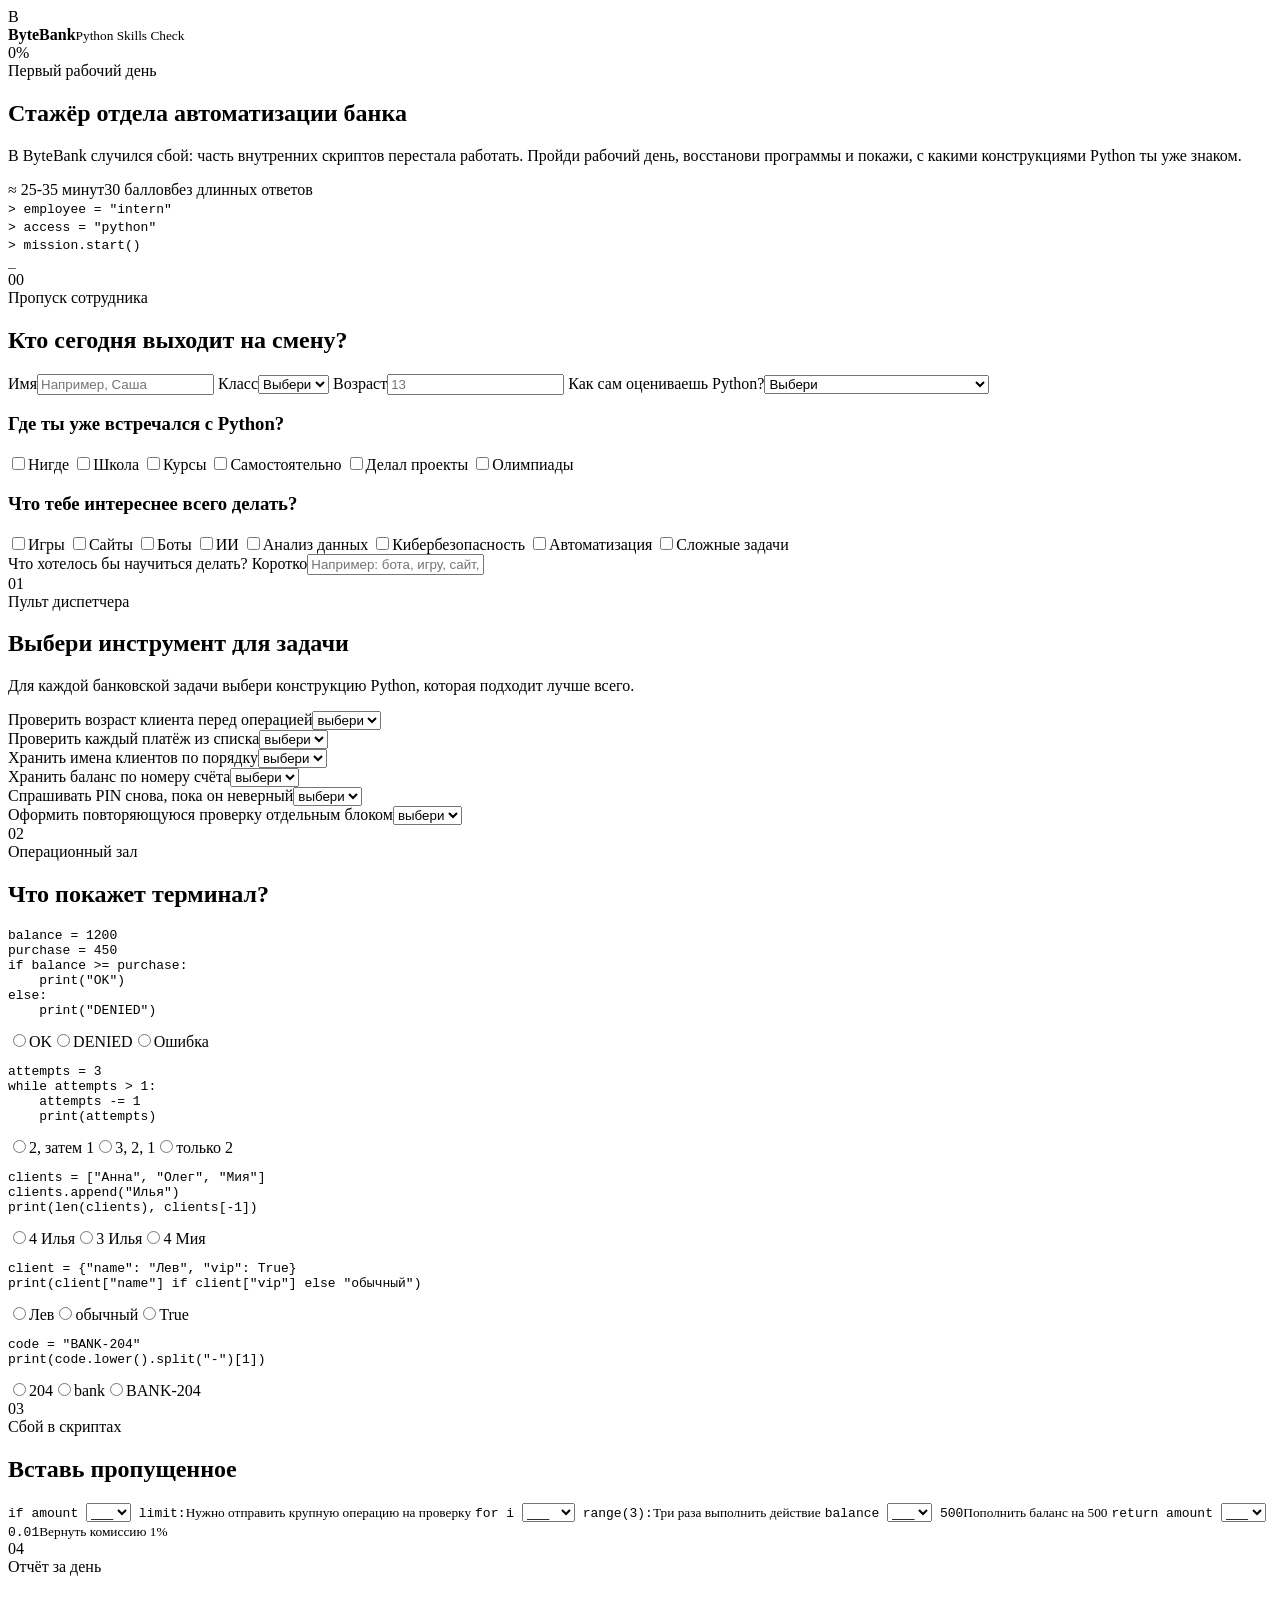
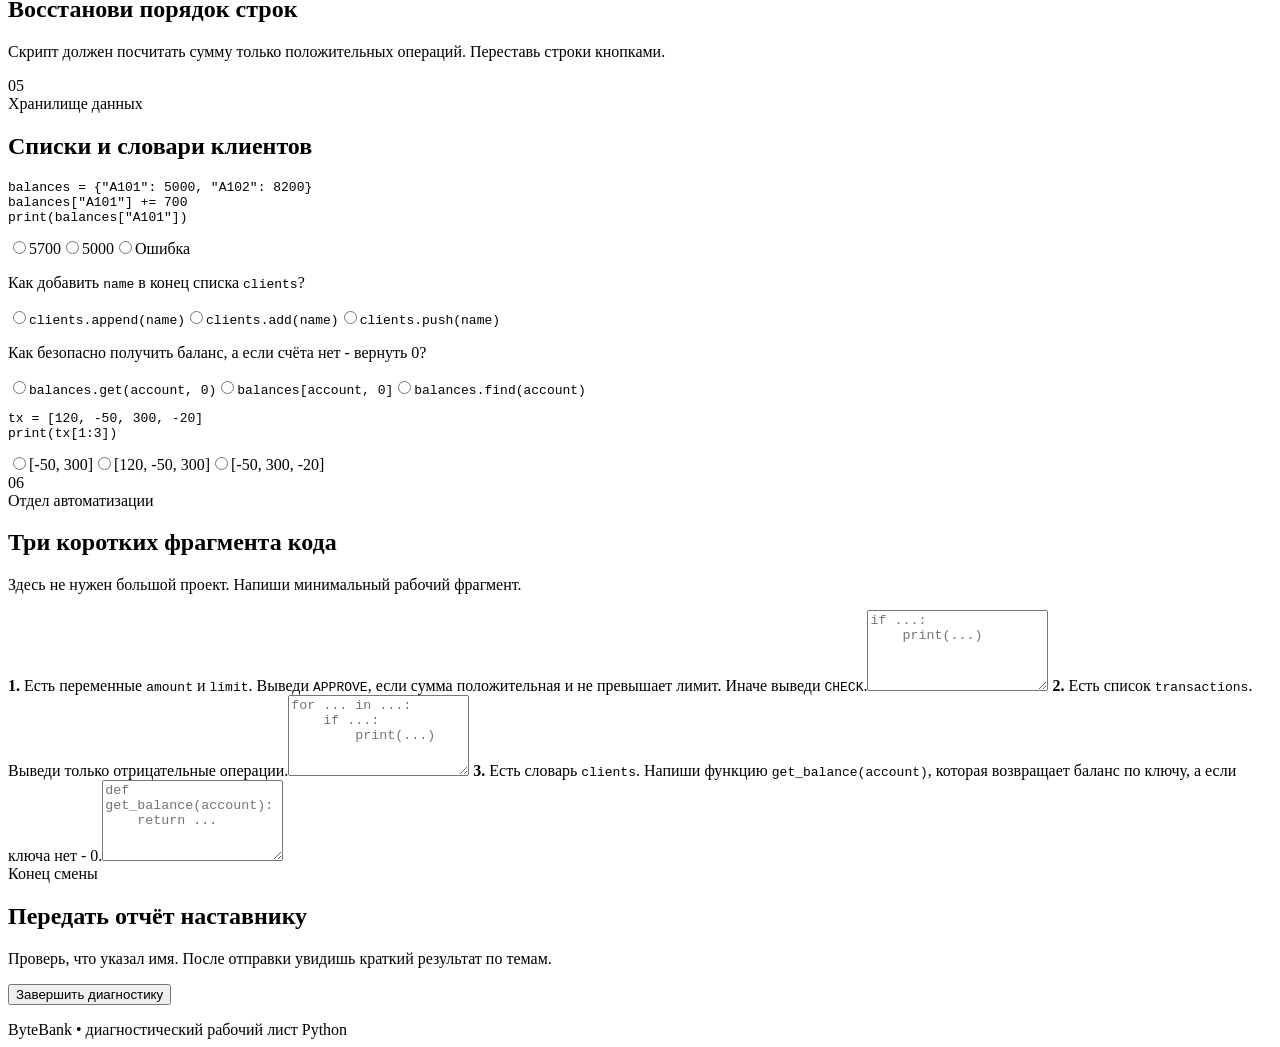
==== python-bytebank-diagnostic/index.html @ edec1deb "Add ByteBank Python diagnostic worksheet" ====
<!doctype html>
<html lang="ru">
<head>
  <meta charset="utf-8" />
  <meta name="viewport" content="width=device-width, initial-scale=1" />
  <meta name="theme-color" content="#17122f" />
  <title>ByteBank - диагностика Python</title>
  <link rel="stylesheet" href="styles.css" />
</head>
<body>
  <div class="bg-grid" aria-hidden="true"></div>
  <header class="topbar">
    <div class="brand"><span class="brand-mark">B</span><div><strong>ByteBank</strong><small>Python Skills Check</small></div></div>
    <div class="top-progress"><span id="progressLabel">0%</span><div class="progress-track"><div id="progressFill"></div></div></div>
  </header>

  <main class="shell">
    <section class="hero card">
      <div class="hero-copy">
        <span class="eyebrow">Первый рабочий день</span>
        <h1>Стажёр отдела автоматизации банка</h1>
        <p>В ByteBank случился сбой: часть внутренних скриптов перестала работать. Пройди рабочий день, восстанови программы и покажи, с какими конструкциями Python ты уже знаком.</p>
        <div class="hero-meta"><span>≈ 25-35 минут</span><span>30 баллов</span><span>без длинных ответов</span></div>
      </div>
      <div class="hero-terminal" aria-label="Декоративный терминал">
        <div class="terminal-head"><i></i><i></i><i></i></div>
        <code>&gt; employee = "intern"<br>&gt; access = "python"<br>&gt; mission.start()<br><span class="blink">_</span></code>
      </div>
    </section>

    <form id="diagnosticForm" novalidate>
      <section class="station card" id="profile">
        <div class="station-head"><span class="station-no">00</span><div><span class="eyebrow">Пропуск сотрудника</span><h2>Кто сегодня выходит на смену?</h2></div></div>
        <div class="grid two">
          <label class="field"><span>Имя</span><input id="studentName" name="studentName" autocomplete="name" placeholder="Например, Саша" maxlength="40" /></label>
          <label class="field"><span>Класс</span><select id="studentGrade"><option value="">Выбери</option><option>5</option><option>6</option><option>7</option><option>8</option><option>9</option><option>10</option><option>11</option><option>другое</option></select></label>
          <label class="field"><span>Возраст</span><input id="studentAge" inputmode="numeric" maxlength="2" placeholder="13" /></label>
          <label class="field"><span>Как сам оцениваешь Python?</span><select id="selfLevel"><option value="">Выбери</option><option>1 - почти не знаю</option><option>2 - кое-что помню</option><option>3 - могу решать обычные задачи</option><option>4 - пишу программы сам</option><option>5 - уверенно программирую</option></select></label>
        </div>

        <div class="question-block">
          <h3>Где ты уже встречался с Python?</h3>
          <div class="chips" data-group="experience">
            <label><input type="checkbox" value="Нигде"><span>Нигде</span></label>
            <label><input type="checkbox" value="Школа"><span>Школа</span></label>
            <label><input type="checkbox" value="Курсы"><span>Курсы</span></label>
            <label><input type="checkbox" value="Самостоятельно"><span>Самостоятельно</span></label>
            <label><input type="checkbox" value="Проекты"><span>Делал проекты</span></label>
            <label><input type="checkbox" value="Олимпиады"><span>Олимпиады</span></label>
          </div>
        </div>

        <div class="question-block">
          <h3>Что тебе интереснее всего делать?</h3>
          <div class="chips" data-group="interests">
            <label><input type="checkbox" value="Игры"><span>Игры</span></label>
            <label><input type="checkbox" value="Сайты"><span>Сайты</span></label>
            <label><input type="checkbox" value="Боты"><span>Боты</span></label>
            <label><input type="checkbox" value="ИИ"><span>ИИ</span></label>
            <label><input type="checkbox" value="Данные"><span>Анализ данных</span></label>
            <label><input type="checkbox" value="Кибербезопасность"><span>Кибербезопасность</span></label>
            <label><input type="checkbox" value="Автоматизация"><span>Автоматизация</span></label>
            <label><input type="checkbox" value="Алгоритмы"><span>Сложные задачи</span></label>
          </div>
        </div>
        <label class="field"><span>Что хотелось бы научиться делать? Коротко</span><input id="goal" maxlength="100" placeholder="Например: бота, игру, сайт, разбираться в олимпиадах" /></label>
      </section>

      <section class="station card" id="tools">
        <div class="station-head"><span class="station-no">01</span><div><span class="eyebrow">Пульт диспетчера</span><h2>Выбери инструмент для задачи</h2></div></div>
        <p class="hint">Для каждой банковской задачи выбери конструкцию Python, которая подходит лучше всего.</p>
        <div class="tool-match">
          <div class="match-row"><span>Проверить возраст клиента перед операцией</span><select data-match="age"><option value="">выбери</option><option value="if">if</option><option value="for">for</option><option value="while">while</option><option value="list">list</option><option value="dict">dict</option><option value="def">def</option></select></div>
          <div class="match-row"><span>Проверить каждый платёж из списка</span><select data-match="payments"><option value="">выбери</option><option value="if">if</option><option value="for">for</option><option value="while">while</option><option value="list">list</option><option value="dict">dict</option><option value="def">def</option></select></div>
          <div class="match-row"><span>Хранить имена клиентов по порядку</span><select data-match="clients"><option value="">выбери</option><option value="if">if</option><option value="for">for</option><option value="while">while</option><option value="list">list</option><option value="dict">dict</option><option value="def">def</option></select></div>
          <div class="match-row"><span>Хранить баланс по номеру счёта</span><select data-match="balance"><option value="">выбери</option><option value="if">if</option><option value="for">for</option><option value="while">while</option><option value="list">list</option><option value="dict">dict</option><option value="def">def</option></select></div>
          <div class="match-row"><span>Спрашивать PIN снова, пока он неверный</span><select data-match="pin"><option value="">выбери</option><option value="if">if</option><option value="for">for</option><option value="while">while</option><option value="list">list</option><option value="dict">dict</option><option value="def">def</option></select></div>
          <div class="match-row"><span>Оформить повторяющуюся проверку отдельным блоком</span><select data-match="repeat"><option value="">выбери</option><option value="if">if</option><option value="for">for</option><option value="while">while</option><option value="list">list</option><option value="dict">dict</option><option value="def">def</option></select></div>
        </div>
      </section>

      <section class="station card" id="read-code">
        <div class="station-head"><span class="station-no">02</span><div><span class="eyebrow">Операционный зал</span><h2>Что покажет терминал?</h2></div></div>
        <div class="code-question" data-q="predict1">
          <pre><code>balance = 1200
purchase = 450
if balance &gt;= purchase:
    print("OK")
else:
    print("DENIED")</code></pre>
          <div class="answers"><label><input type="radio" name="predict1" value="OK"><span>OK</span></label><label><input type="radio" name="predict1" value="DENIED"><span>DENIED</span></label><label><input type="radio" name="predict1" value="error"><span>Ошибка</span></label></div>
        </div>
        <div class="code-question" data-q="predict2">
          <pre><code>attempts = 3
while attempts &gt; 1:
    attempts -= 1
    print(attempts)</code></pre>
          <div class="answers"><label><input type="radio" name="predict2" value="2 1"><span>2, затем 1</span></label><label><input type="radio" name="predict2" value="3 2 1"><span>3, 2, 1</span></label><label><input type="radio" name="predict2" value="2"><span>только 2</span></label></div>
        </div>
        <div class="code-question" data-q="predict3">
          <pre><code>clients = ["Анна", "Олег", "Мия"]
clients.append("Илья")
print(len(clients), clients[-1])</code></pre>
          <div class="answers"><label><input type="radio" name="predict3" value="4 Илья"><span>4 Илья</span></label><label><input type="radio" name="predict3" value="3 Илья"><span>3 Илья</span></label><label><input type="radio" name="predict3" value="4 Мия"><span>4 Мия</span></label></div>
        </div>
        <div class="code-question" data-q="predict4">
          <pre><code>client = {"name": "Лев", "vip": True}
print(client["name"] if client["vip"] else "обычный")</code></pre>
          <div class="answers"><label><input type="radio" name="predict4" value="Лев"><span>Лев</span></label><label><input type="radio" name="predict4" value="обычный"><span>обычный</span></label><label><input type="radio" name="predict4" value="True"><span>True</span></label></div>
        </div>
        <div class="code-question" data-q="predict5">
          <pre><code>code = "BANK-204"
print(code.lower().split("-")[1])</code></pre>
          <div class="answers"><label><input type="radio" name="predict5" value="204"><span>204</span></label><label><input type="radio" name="predict5" value="bank"><span>bank</span></label><label><input type="radio" name="predict5" value="BANK-204"><span>BANK-204</span></label></div>
        </div>
      </section>

      <section class="station card" id="repair">
        <div class="station-head"><span class="station-no">03</span><div><span class="eyebrow">Сбой в скриптах</span><h2>Вставь пропущенное</h2></div></div>
        <div class="inline-code-grid">
          <label class="inline-code"><code>if amount <select id="blank1"><option value="">___</option><option>&gt;</option><option>&lt;</option><option>==</option><option>in</option></select> limit:</code><small>Нужно отправить крупную операцию на проверку</small></label>
          <label class="inline-code"><code>for i <select id="blank2"><option value="">___</option><option>in</option><option>of</option><option>while</option><option>==</option></select> range(3):</code><small>Три раза выполнить действие</small></label>
          <label class="inline-code"><code>balance <select id="blank3"><option value="">___</option><option>+=</option><option>=+</option><option>++</option><option>+</option></select> 500</code><small>Пополнить баланс на 500</small></label>
          <label class="inline-code"><code>return amount <select id="blank4"><option value="">___</option><option>*</option><option>+</option><option>//</option><option>in</option></select> 0.01</code><small>Вернуть комиссию 1%</small></label>
        </div>
      </section>

      <section class="station card" id="sequence">
        <div class="station-head"><span class="station-no">04</span><div><span class="eyebrow">Отчёт за день</span><h2>Восстанови порядок строк</h2></div></div>
        <p class="hint">Скрипт должен посчитать сумму только положительных операций. Переставь строки кнопками.</p>
        <div id="sequenceList" class="sequence-list"></div>
      </section>

      <section class="station card" id="data">
        <div class="station-head"><span class="station-no">05</span><div><span class="eyebrow">Хранилище данных</span><h2>Списки и словари клиентов</h2></div></div>
        <div class="mini-grid">
          <div class="mini-q"><pre><code>balances = {"A101": 5000, "A102": 8200}
balances["A101"] += 700
print(balances["A101"])</code></pre><div class="answers"><label><input type="radio" name="data1" value="5700"><span>5700</span></label><label><input type="radio" name="data1" value="5000"><span>5000</span></label><label><input type="radio" name="data1" value="error"><span>Ошибка</span></label></div></div>
          <div class="mini-q"><p>Как добавить <code>name</code> в конец списка <code>clients</code>?</p><div class="answers vertical"><label><input type="radio" name="data2" value="append"><span><code>clients.append(name)</code></span></label><label><input type="radio" name="data2" value="add"><span><code>clients.add(name)</code></span></label><label><input type="radio" name="data2" value="push"><span><code>clients.push(name)</code></span></label></div></div>
          <div class="mini-q"><p>Как безопасно получить баланс, а если счёта нет - вернуть 0?</p><div class="answers vertical"><label><input type="radio" name="data3" value="get"><span><code>balances.get(account, 0)</code></span></label><label><input type="radio" name="data3" value="index"><span><code>balances[account, 0]</code></span></label><label><input type="radio" name="data3" value="find"><span><code>balances.find(account)</code></span></label></div></div>
          <div class="mini-q"><pre><code>tx = [120, -50, 300, -20]
print(tx[1:3])</code></pre><div class="answers vertical"><label><input type="radio" name="data4" value="[-50, 300]"><span>[-50, 300]</span></label><label><input type="radio" name="data4" value="[120, -50, 300]"><span>[120, -50, 300]</span></label><label><input type="radio" name="data4" value="[-50, 300, -20]"><span>[-50, 300, -20]</span></label></div></div>
        </div>
      </section>

      <section class="station card" id="write-code">
        <div class="station-head"><span class="station-no">06</span><div><span class="eyebrow">Отдел автоматизации</span><h2>Три коротких фрагмента кода</h2></div></div>
        <p class="hint">Здесь не нужен большой проект. Напиши минимальный рабочий фрагмент.</p>
        <label class="code-editor"><span><b>1.</b> Есть переменные <code>amount</code> и <code>limit</code>. Выведи <code>APPROVE</code>, если сумма положительная и не превышает лимит. Иначе выведи <code>CHECK</code>.</span><textarea id="code1" spellcheck="false" placeholder="if ...:
    print(...)" rows="5"></textarea></label>
        <label class="code-editor"><span><b>2.</b> Есть список <code>transactions</code>. Выведи только отрицательные операции.</span><textarea id="code2" spellcheck="false" placeholder="for ... in ...:
    if ...:
        print(...)" rows="5"></textarea></label>
        <label class="code-editor"><span><b>3.</b> Есть словарь <code>clients</code>. Напиши функцию <code>get_balance(account)</code>, которая возвращает баланс по ключу, а если ключа нет - 0.</span><textarea id="code3" spellcheck="false" placeholder="def get_balance(account):
    return ..." rows="5"></textarea></label>
      </section>

      <section class="finish card" id="finish">
        <div><span class="eyebrow">Конец смены</span><h2>Передать отчёт наставнику</h2><p>Проверь, что указал имя. После отправки увидишь краткий результат по темам.</p></div>
        <button type="button" class="primary" id="finishButton">Завершить диагностику</button>
        <p id="sendStatus" class="status" aria-live="polite"></p>
      </section>
    </form>

    <section class="result card" id="resultView" hidden>
      <div class="station-head"><span class="station-no">✓</span><div><span class="eyebrow">Отчёт готов</span><h2 id="resultTitle">Результат</h2></div></div>
      <div class="score-ring"><strong id="scorePercent">0%</strong><span id="scoreFraction">0/30</span></div>
      <div id="levelBadge" class="level-badge"></div>
      <div id="topicReport" class="topic-report"></div>
      <div class="result-actions"><button type="button" class="secondary" id="copyResult">Скопировать краткий результат</button><button type="button" class="secondary" id="backButton">Вернуться к ответам</button></div>
      <p id="copyStatus" class="status" aria-live="polite"></p>
    </section>
  </main>

  <footer>ByteBank • диагностический рабочий лист Python</footer>
  <script src="script.js"></script>
</body>
</html>
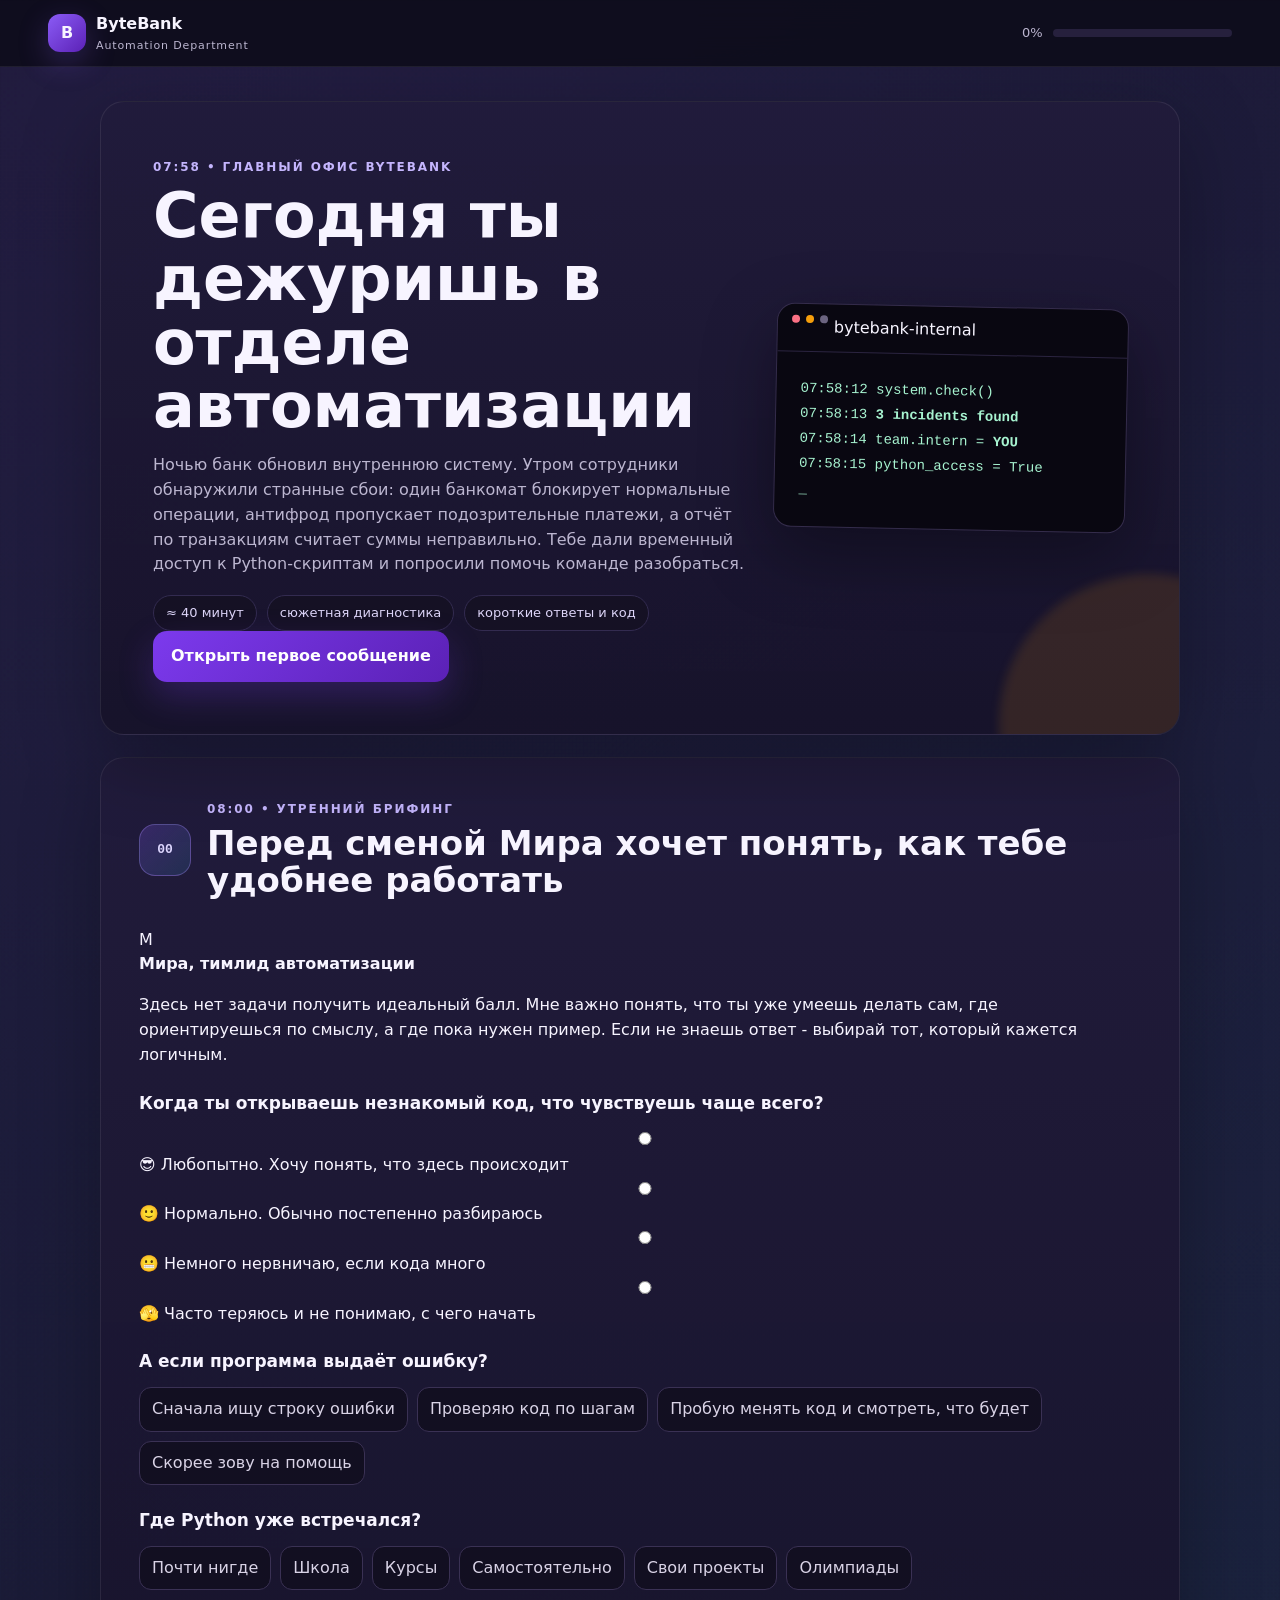
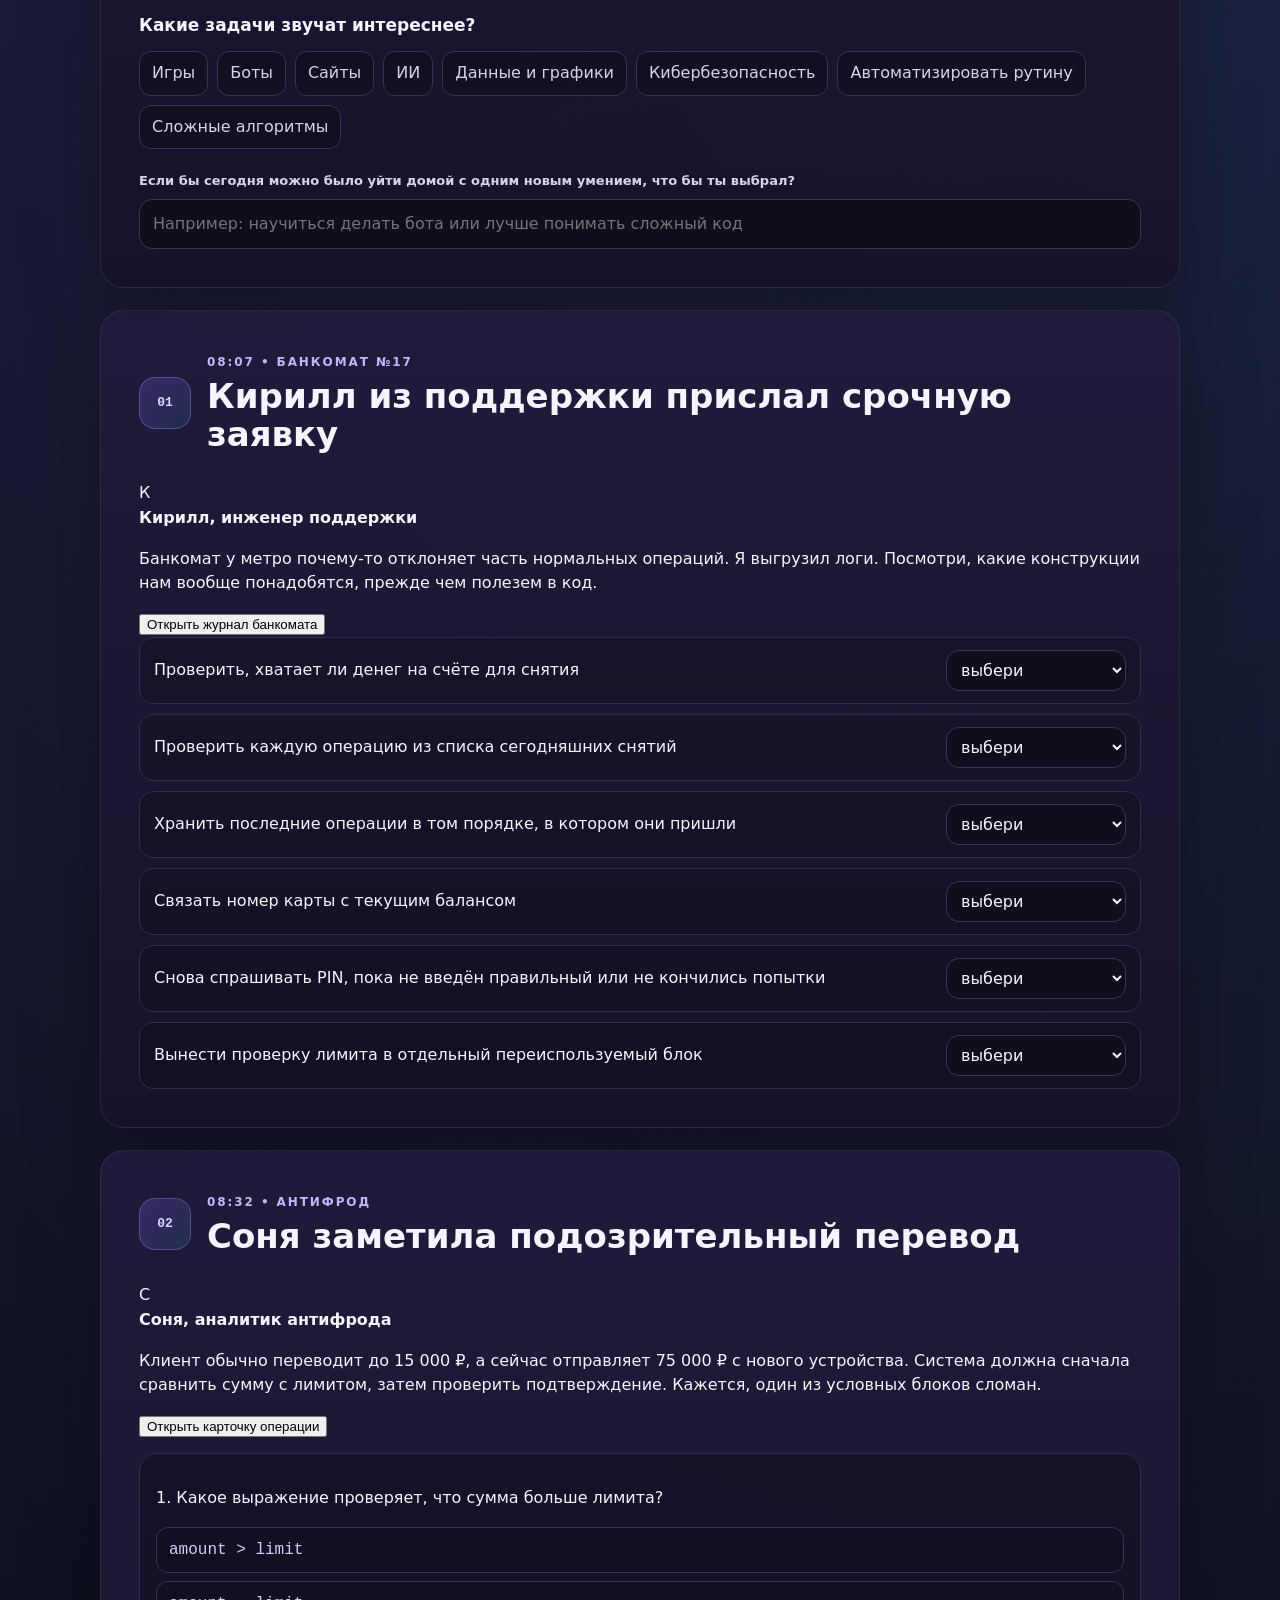
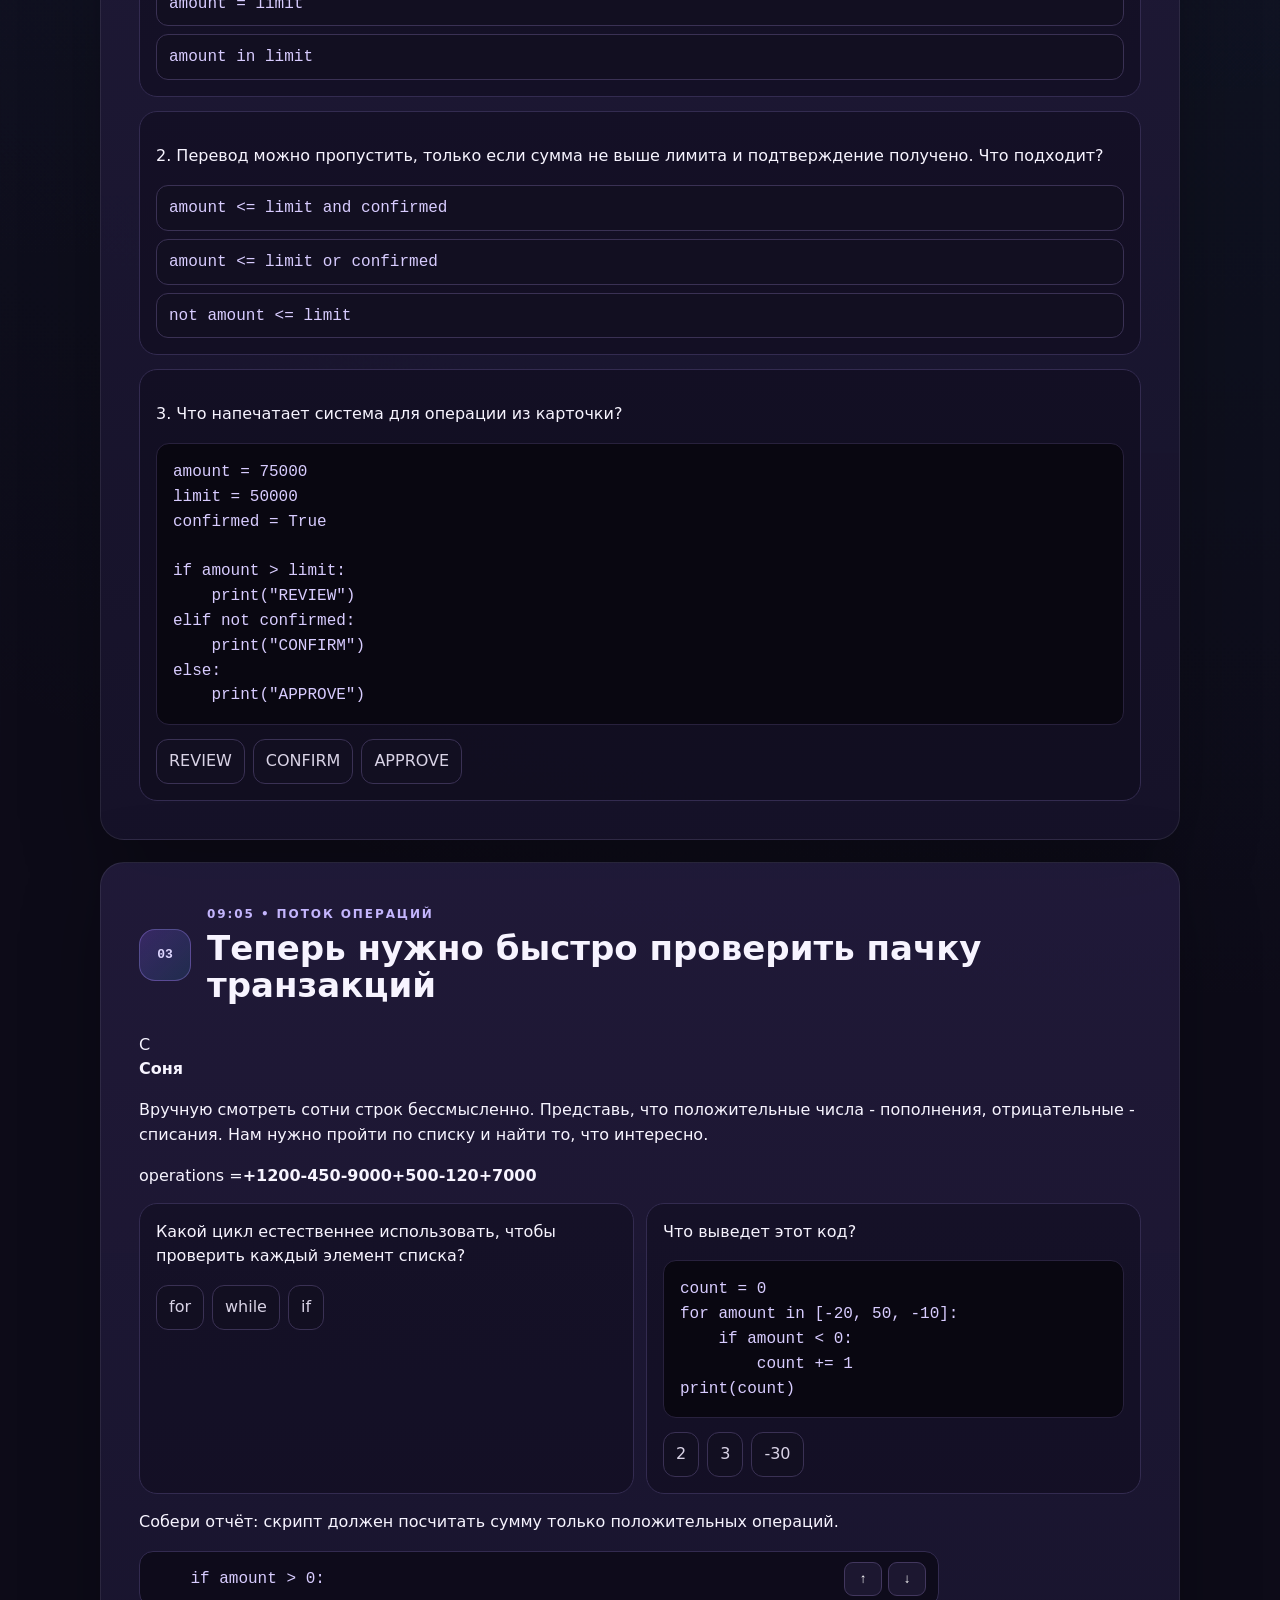
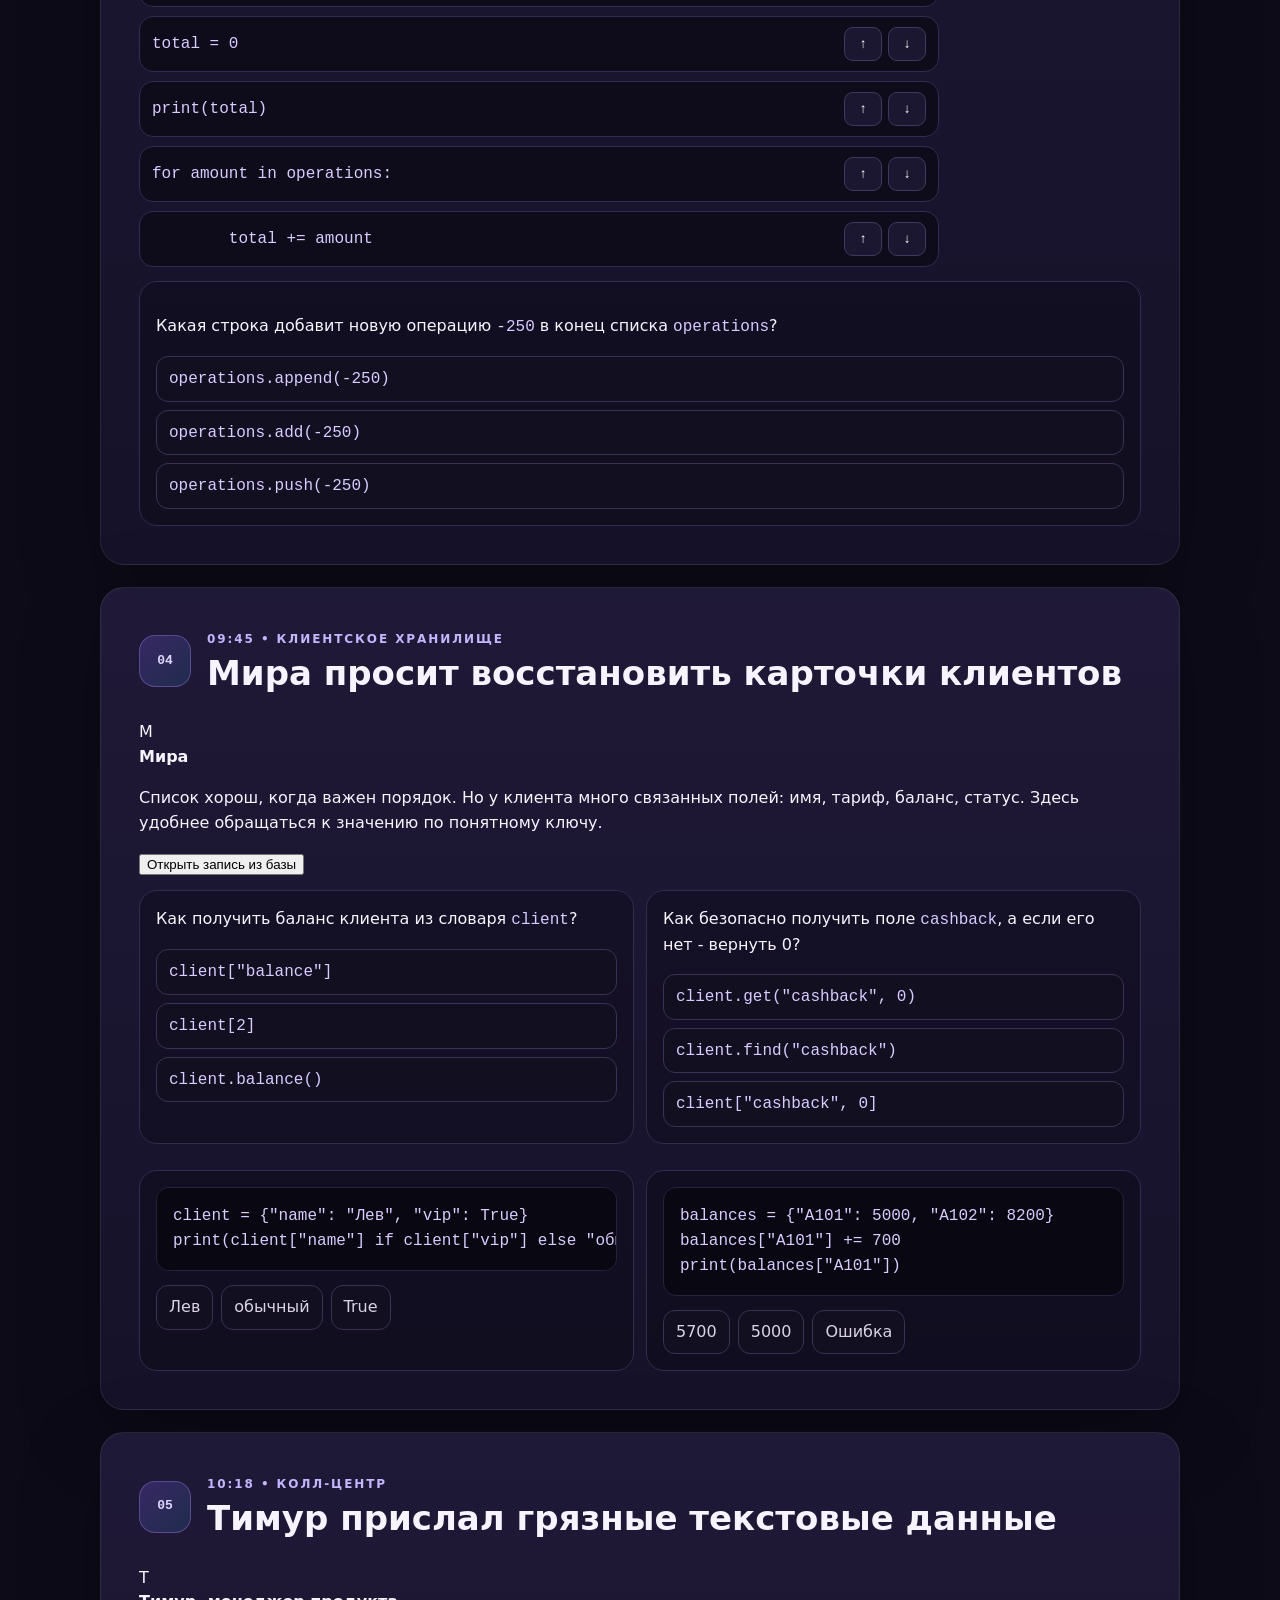
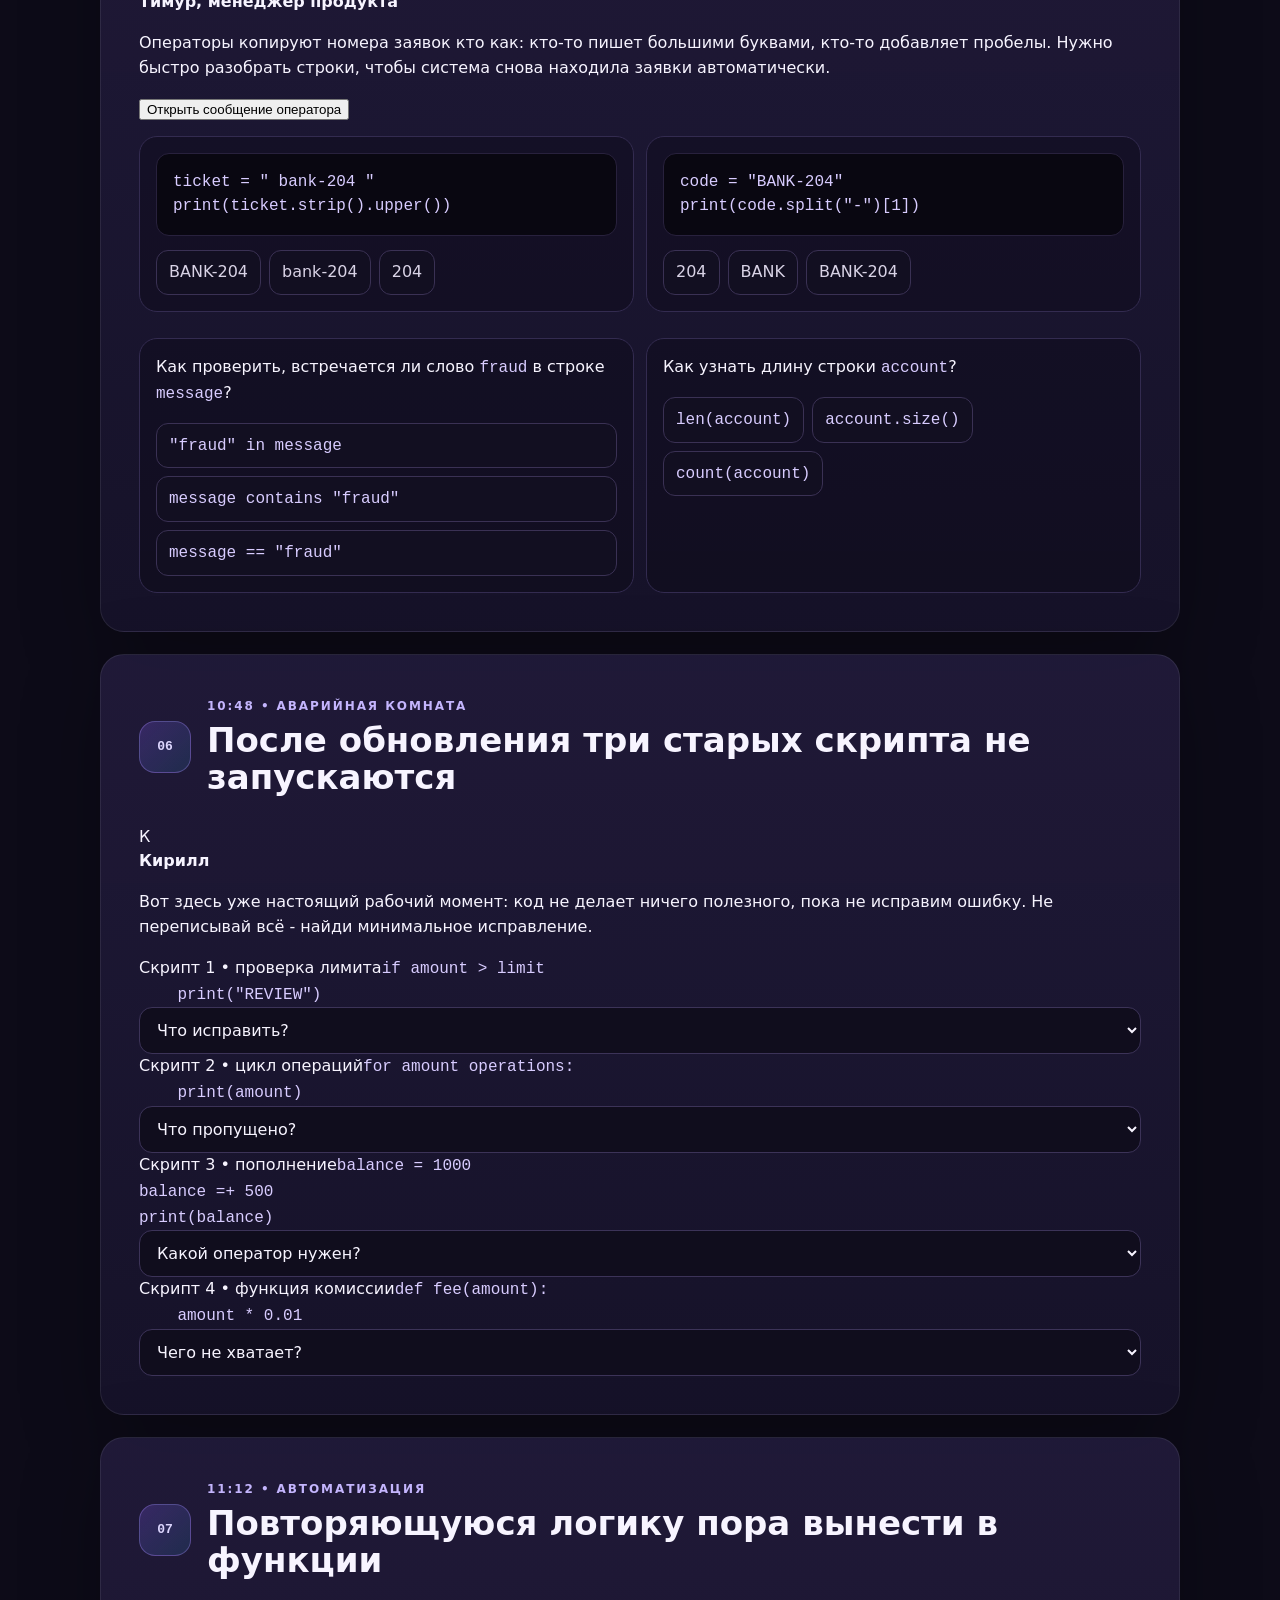
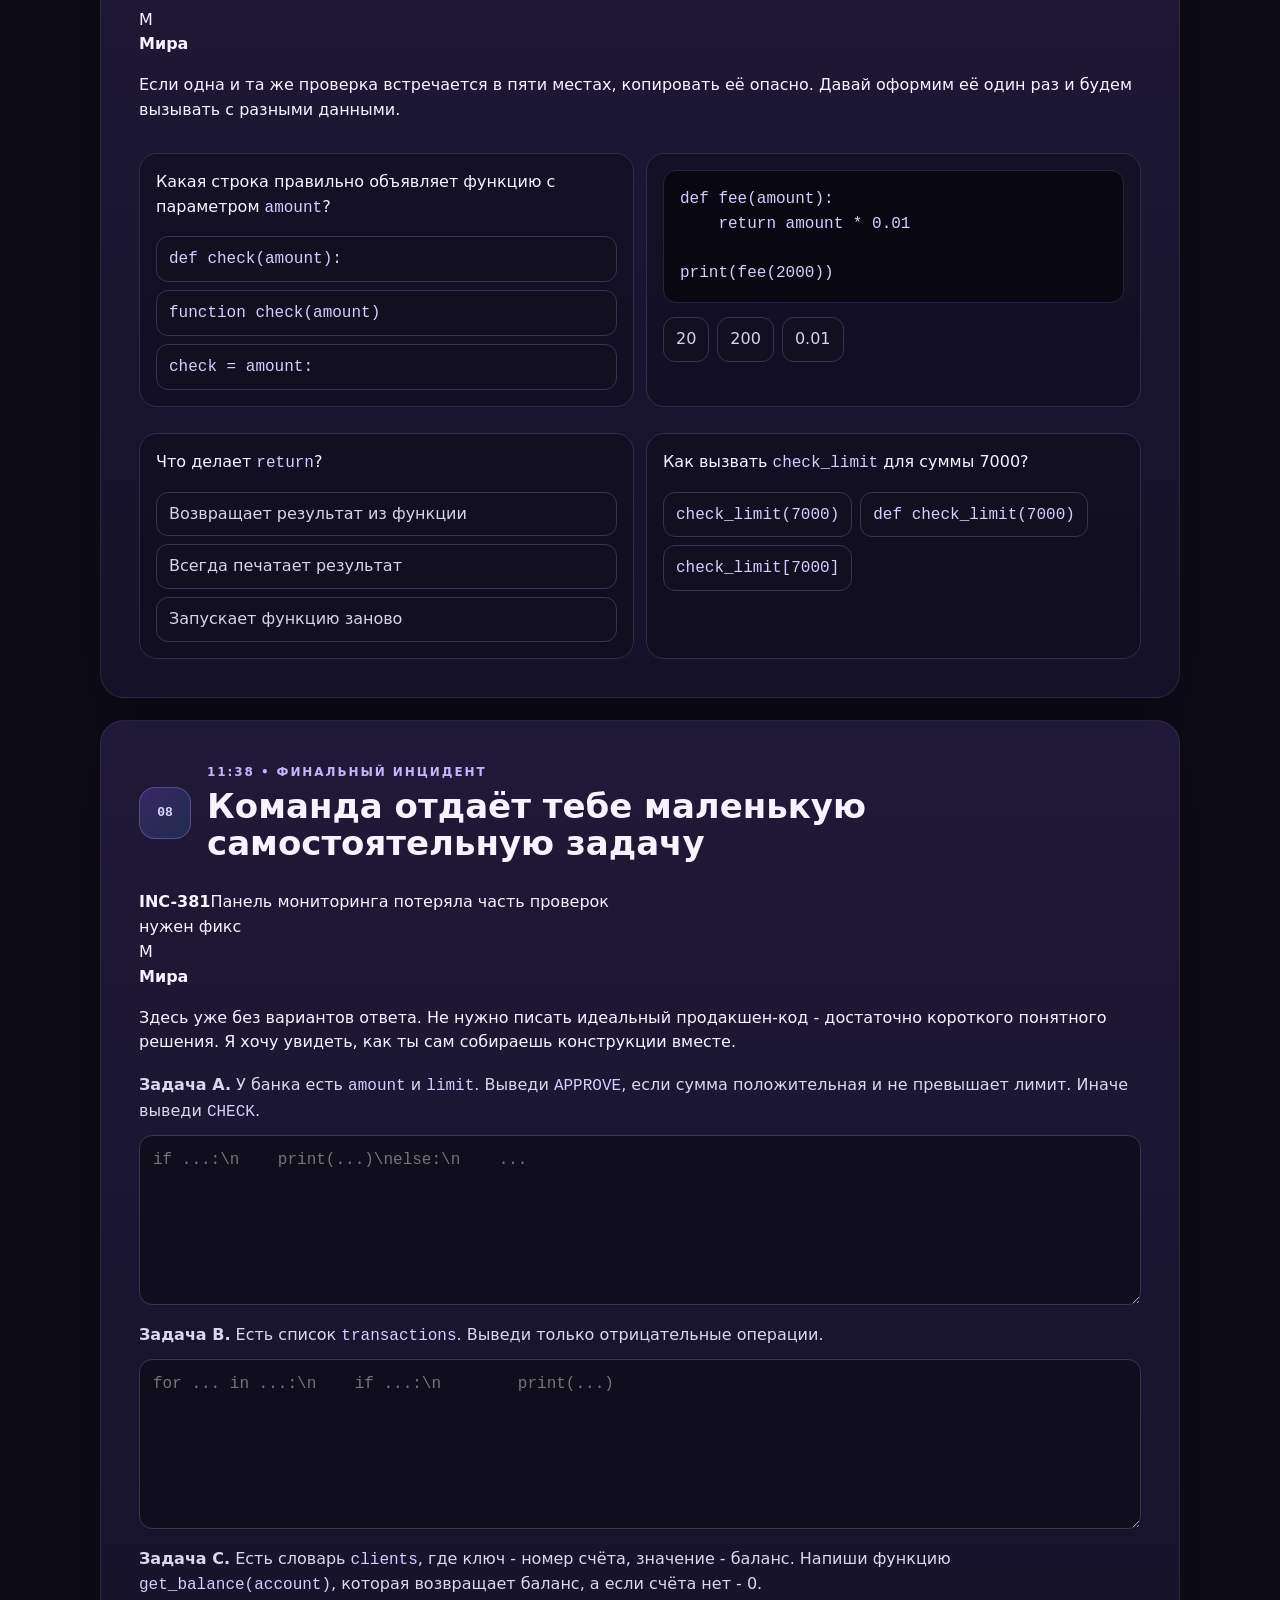
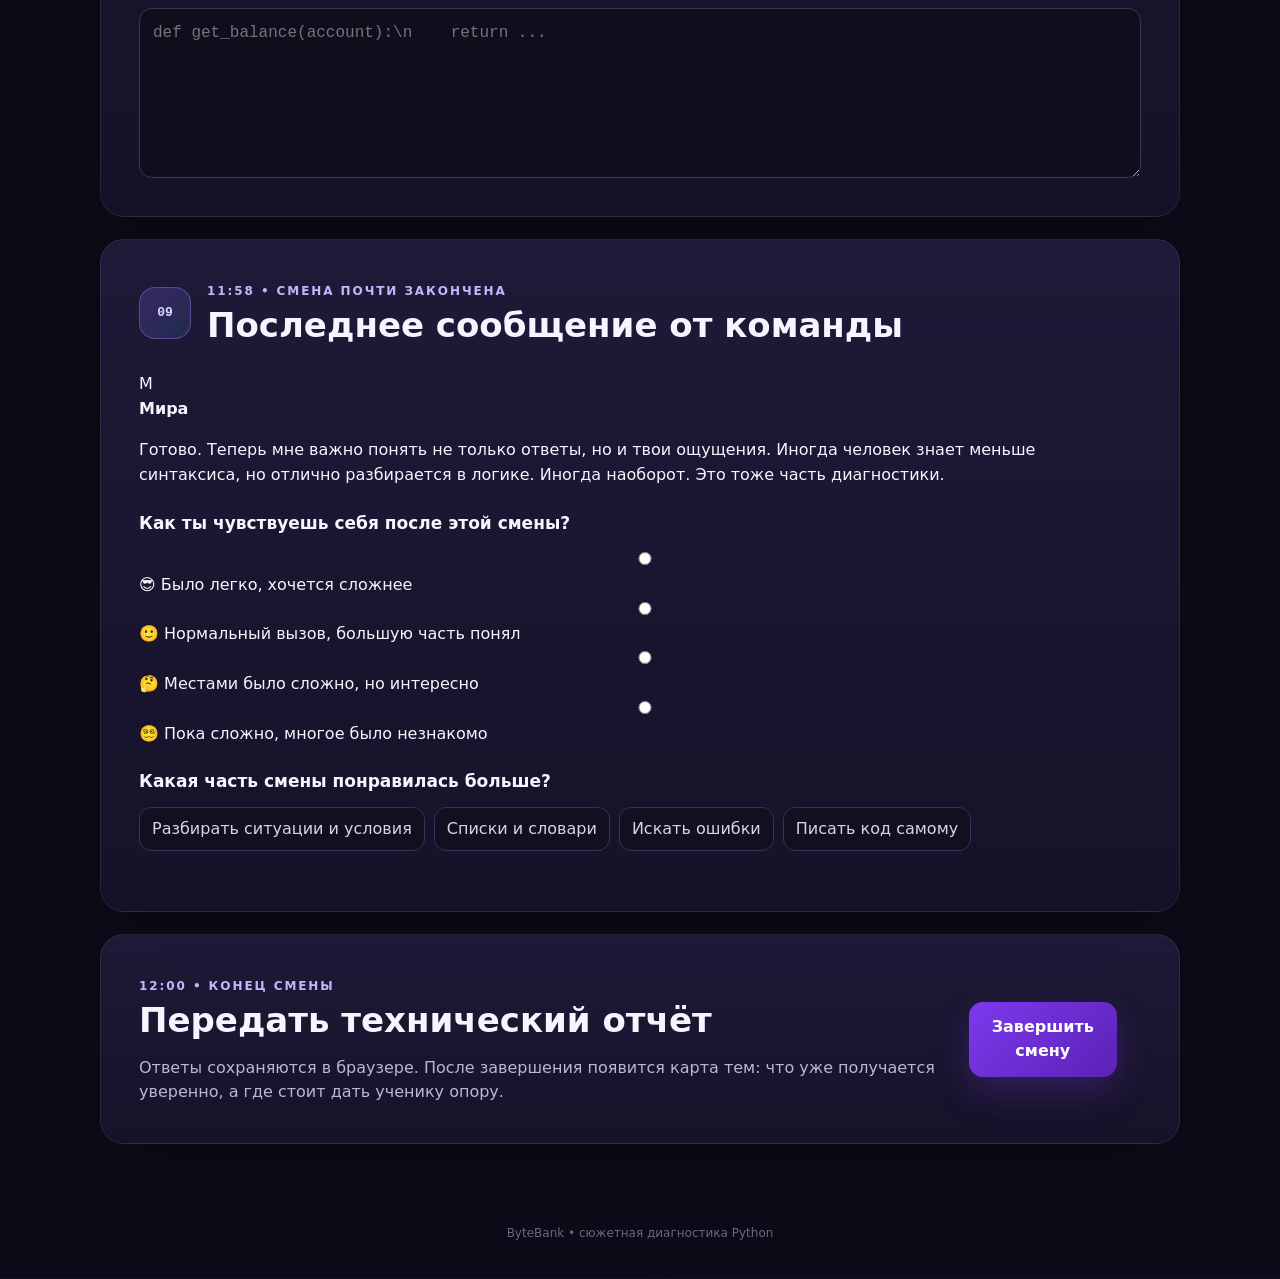
==== commit b6fb2c08: "Expand ByteBank into 40-minute story diagnostic" ====
--- a/python-bytebank-diagnostic/index.html
+++ b/python-bytebank-diagnostic/index.html
@@ -3,177 +3,314 @@
 <head>
   <meta charset="utf-8" />
   <meta name="viewport" content="width=device-width, initial-scale=1" />
-  <meta name="theme-color" content="#17122f" />
-  <title>ByteBank - диагностика Python</title>
+  <meta name="theme-color" content="#11101d" />
+  <title>ByteBank - Python: первый рабочий день</title>
   <link rel="stylesheet" href="styles.css" />
 </head>
 <body>
   <div class="bg-grid" aria-hidden="true"></div>
   <header class="topbar">
-    <div class="brand"><span class="brand-mark">B</span><div><strong>ByteBank</strong><small>Python Skills Check</small></div></div>
+    <div class="brand"><span class="brand-mark">B</span><div><strong>ByteBank</strong><small>Automation Department</small></div></div>
     <div class="top-progress"><span id="progressLabel">0%</span><div class="progress-track"><div id="progressFill"></div></div></div>
   </header>
 
   <main class="shell">
     <section class="hero card">
       <div class="hero-copy">
-        <span class="eyebrow">Первый рабочий день</span>
-        <h1>Стажёр отдела автоматизации банка</h1>
-        <p>В ByteBank случился сбой: часть внутренних скриптов перестала работать. Пройди рабочий день, восстанови программы и покажи, с какими конструкциями Python ты уже знаком.</p>
-        <div class="hero-meta"><span>≈ 25-35 минут</span><span>30 баллов</span><span>без длинных ответов</span></div>
+        <span class="eyebrow">07:58 • главный офис ByteBank</span>
+        <h1>Сегодня ты дежуришь в отделе автоматизации</h1>
+        <p>Ночью банк обновил внутреннюю систему. Утром сотрудники обнаружили странные сбои: один банкомат блокирует нормальные операции, антифрод пропускает подозрительные платежи, а отчёт по транзакциям считает суммы неправильно. Тебе дали временный доступ к Python-скриптам и попросили помочь команде разобраться.</p>
+        <div class="hero-meta"><span>≈ 40 минут</span><span>сюжетная диагностика</span><span>короткие ответы и код</span></div>
+        <button type="button" class="primary story-open" data-window="briefingWindow">Открыть первое сообщение</button>
       </div>
-      <div class="hero-terminal" aria-label="Декоративный терминал">
-        <div class="terminal-head"><i></i><i></i><i></i></div>
-        <code>&gt; employee = "intern"<br>&gt; access = "python"<br>&gt; mission.start()<br><span class="blink">_</span></code>
+      <div class="hero-terminal" aria-label="Терминал ByteBank">
+        <div class="terminal-head"><i></i><i></i><i></i><span>bytebank-internal</span></div>
+        <code>07:58:12 system.check()<br>07:58:13 <b class="warn">3 incidents found</b><br>07:58:14 team.intern = <b>YOU</b><br>07:58:15 python_access = True<br><span class="blink">_</span></code>
       </div>
     </section>
 
     <form id="diagnosticForm" novalidate>
-      <section class="station card" id="profile">
-        <div class="station-head"><span class="station-no">00</span><div><span class="eyebrow">Пропуск сотрудника</span><h2>Кто сегодня выходит на смену?</h2></div></div>
-        <div class="grid two">
-          <label class="field"><span>Имя</span><input id="studentName" name="studentName" autocomplete="name" placeholder="Например, Саша" maxlength="40" /></label>
-          <label class="field"><span>Класс</span><select id="studentGrade"><option value="">Выбери</option><option>5</option><option>6</option><option>7</option><option>8</option><option>9</option><option>10</option><option>11</option><option>другое</option></select></label>
-          <label class="field"><span>Возраст</span><input id="studentAge" inputmode="numeric" maxlength="2" placeholder="13" /></label>
-          <label class="field"><span>Как сам оцениваешь Python?</span><select id="selfLevel"><option value="">Выбери</option><option>1 - почти не знаю</option><option>2 - кое-что помню</option><option>3 - могу решать обычные задачи</option><option>4 - пишу программы сам</option><option>5 - уверенно программирую</option></select></label>
-        </div>
-
-        <div class="question-block">
-          <h3>Где ты уже встречался с Python?</h3>
+      <section class="station card" id="start-profile">
+        <div class="station-head"><span class="station-no">00</span><div><span class="eyebrow">08:00 • утренний брифинг</span><h2>Перед сменой Мира хочет понять, как тебе удобнее работать</h2></div></div>
+        <div class="employee-dialog">
+          <div class="avatar mira">М</div>
+          <div><strong>Мира, тимлид автоматизации</strong><p>Здесь нет задачи получить идеальный балл. Мне важно понять, что ты уже умеешь делать сам, где ориентируешься по смыслу, а где пока нужен пример. Если не знаешь ответ - выбирай тот, который кажется логичным.</p></div>
+        </div>
+
+        <div class="question-block">
+          <h3>Когда ты открываешь незнакомый код, что чувствуешь чаще всего?</h3>
+          <div class="emotion-grid" data-group="startMood">
+            <label><input type="radio" name="startMood" value="Любопытно"><span><b>😎</b> Любопытно. Хочу понять, что здесь происходит</span></label>
+            <label><input type="radio" name="startMood" value="Нормально"><span><b>🙂</b> Нормально. Обычно постепенно разбираюсь</span></label>
+            <label><input type="radio" name="startMood" value="Нервничаю"><span><b>😬</b> Немного нервничаю, если кода много</span></label>
+            <label><input type="radio" name="startMood" value="Теряюсь"><span><b>🫣</b> Часто теряюсь и не понимаю, с чего начать</span></label>
+          </div>
+        </div>
+
+        <div class="question-block">
+          <h3>А если программа выдаёт ошибку?</h3>
+          <div class="chips" data-group="debugReaction">
+            <label><input type="radio" name="debugReaction" value="Ищу строку ошибки"><span>Сначала ищу строку ошибки</span></label>
+            <label><input type="radio" name="debugReaction" value="Проверяю код по шагам"><span>Проверяю код по шагам</span></label>
+            <label><input type="radio" name="debugReaction" value="Пробую менять код"><span>Пробую менять код и смотреть, что будет</span></label>
+            <label><input type="radio" name="debugReaction" value="Зову на помощь"><span>Скорее зову на помощь</span></label>
+          </div>
+        </div>
+
+        <div class="question-block">
+          <h3>Где Python уже встречался?</h3>
           <div class="chips" data-group="experience">
-            <label><input type="checkbox" value="Нигде"><span>Нигде</span></label>
+            <label><input type="checkbox" value="Почти нигде"><span>Почти нигде</span></label>
             <label><input type="checkbox" value="Школа"><span>Школа</span></label>
             <label><input type="checkbox" value="Курсы"><span>Курсы</span></label>
             <label><input type="checkbox" value="Самостоятельно"><span>Самостоятельно</span></label>
-            <label><input type="checkbox" value="Проекты"><span>Делал проекты</span></label>
+            <label><input type="checkbox" value="Свои проекты"><span>Свои проекты</span></label>
             <label><input type="checkbox" value="Олимпиады"><span>Олимпиады</span></label>
           </div>
         </div>
 
         <div class="question-block">
-          <h3>Что тебе интереснее всего делать?</h3>
+          <h3>Какие задачи звучат интереснее?</h3>
           <div class="chips" data-group="interests">
             <label><input type="checkbox" value="Игры"><span>Игры</span></label>
+            <label><input type="checkbox" value="Боты"><span>Боты</span></label>
             <label><input type="checkbox" value="Сайты"><span>Сайты</span></label>
-            <label><input type="checkbox" value="Боты"><span>Боты</span></label>
             <label><input type="checkbox" value="ИИ"><span>ИИ</span></label>
-            <label><input type="checkbox" value="Данные"><span>Анализ данных</span></label>
+            <label><input type="checkbox" value="Данные"><span>Данные и графики</span></label>
             <label><input type="checkbox" value="Кибербезопасность"><span>Кибербезопасность</span></label>
-            <label><input type="checkbox" value="Автоматизация"><span>Автоматизация</span></label>
-            <label><input type="checkbox" value="Алгоритмы"><span>Сложные задачи</span></label>
-          </div>
-        </div>
-        <label class="field"><span>Что хотелось бы научиться делать? Коротко</span><input id="goal" maxlength="100" placeholder="Например: бота, игру, сайт, разбираться в олимпиадах" /></label>
-      </section>
-
-      <section class="station card" id="tools">
-        <div class="station-head"><span class="station-no">01</span><div><span class="eyebrow">Пульт диспетчера</span><h2>Выбери инструмент для задачи</h2></div></div>
-        <p class="hint">Для каждой банковской задачи выбери конструкцию Python, которая подходит лучше всего.</p>
+            <label><input type="checkbox" value="Автоматизация"><span>Автоматизировать рутину</span></label>
+            <label><input type="checkbox" value="Олимпиадные задачи"><span>Сложные алгоритмы</span></label>
+          </div>
+        </div>
+        <label class="field"><span>Если бы сегодня можно было уйти домой с одним новым умением, что бы ты выбрал?</span><input id="goal" maxlength="120" placeholder="Например: научиться делать бота или лучше понимать сложный код" /></label>
+      </section>
+
+      <section class="station card" id="atm-case">
+        <div class="station-head"><span class="station-no">01</span><div><span class="eyebrow">08:07 • банкомат №17</span><h2>Кирилл из поддержки прислал срочную заявку</h2></div></div>
+        <div class="employee-dialog">
+          <div class="avatar kirill">К</div>
+          <div><strong>Кирилл, инженер поддержки</strong><p>Банкомат у метро почему-то отклоняет часть нормальных операций. Я выгрузил логи. Посмотри, какие конструкции нам вообще понадобятся, прежде чем полезем в код.</p></div>
+        </div>
+        <button type="button" class="window-button story-open" data-window="atmLogWindow">Открыть журнал банкомата</button>
         <div class="tool-match">
-          <div class="match-row"><span>Проверить возраст клиента перед операцией</span><select data-match="age"><option value="">выбери</option><option value="if">if</option><option value="for">for</option><option value="while">while</option><option value="list">list</option><option value="dict">dict</option><option value="def">def</option></select></div>
-          <div class="match-row"><span>Проверить каждый платёж из списка</span><select data-match="payments"><option value="">выбери</option><option value="if">if</option><option value="for">for</option><option value="while">while</option><option value="list">list</option><option value="dict">dict</option><option value="def">def</option></select></div>
-          <div class="match-row"><span>Хранить имена клиентов по порядку</span><select data-match="clients"><option value="">выбери</option><option value="if">if</option><option value="for">for</option><option value="while">while</option><option value="list">list</option><option value="dict">dict</option><option value="def">def</option></select></div>
-          <div class="match-row"><span>Хранить баланс по номеру счёта</span><select data-match="balance"><option value="">выбери</option><option value="if">if</option><option value="for">for</option><option value="while">while</option><option value="list">list</option><option value="dict">dict</option><option value="def">def</option></select></div>
-          <div class="match-row"><span>Спрашивать PIN снова, пока он неверный</span><select data-match="pin"><option value="">выбери</option><option value="if">if</option><option value="for">for</option><option value="while">while</option><option value="list">list</option><option value="dict">dict</option><option value="def">def</option></select></div>
-          <div class="match-row"><span>Оформить повторяющуюся проверку отдельным блоком</span><select data-match="repeat"><option value="">выбери</option><option value="if">if</option><option value="for">for</option><option value="while">while</option><option value="list">list</option><option value="dict">dict</option><option value="def">def</option></select></div>
-        </div>
-      </section>
-
-      <section class="station card" id="read-code">
-        <div class="station-head"><span class="station-no">02</span><div><span class="eyebrow">Операционный зал</span><h2>Что покажет терминал?</h2></div></div>
-        <div class="code-question" data-q="predict1">
-          <pre><code>balance = 1200
-purchase = 450
-if balance &gt;= purchase:
-    print("OK")
+          <div class="match-row"><span>Проверить, хватает ли денег на счёте для снятия</span><select data-match="balanceCheck"><option value="">выбери</option><option value="if">if</option><option value="for">for</option><option value="while">while</option><option value="list">list</option><option value="dict">dict</option><option value="def">def</option></select></div>
+          <div class="match-row"><span>Проверить каждую операцию из списка сегодняшних снятий</span><select data-match="eachOperation"><option value="">выбери</option><option value="if">if</option><option value="for">for</option><option value="while">while</option><option value="list">list</option><option value="dict">dict</option><option value="def">def</option></select></div>
+          <div class="match-row"><span>Хранить последние операции в том порядке, в котором они пришли</span><select data-match="orderedOperations"><option value="">выбери</option><option value="if">if</option><option value="for">for</option><option value="while">while</option><option value="list">list</option><option value="dict">dict</option><option value="def">def</option></select></div>
+          <div class="match-row"><span>Связать номер карты с текущим балансом</span><select data-match="cardBalance"><option value="">выбери</option><option value="if">if</option><option value="for">for</option><option value="while">while</option><option value="list">list</option><option value="dict">dict</option><option value="def">def</option></select></div>
+          <div class="match-row"><span>Снова спрашивать PIN, пока не введён правильный или не кончились попытки</span><select data-match="pinLoop"><option value="">выбери</option><option value="if">if</option><option value="for">for</option><option value="while">while</option><option value="list">list</option><option value="dict">dict</option><option value="def">def</option></select></div>
+          <div class="match-row"><span>Вынести проверку лимита в отдельный переиспользуемый блок</span><select data-match="limitFunction"><option value="">выбери</option><option value="if">if</option><option value="for">for</option><option value="while">while</option><option value="list">list</option><option value="dict">dict</option><option value="def">def</option></select></div>
+        </div>
+      </section>
+
+      <section class="station card" id="antifraud">
+        <div class="station-head"><span class="station-no">02</span><div><span class="eyebrow">08:32 • антифрод</span><h2>Соня заметила подозрительный перевод</h2></div></div>
+        <div class="employee-dialog">
+          <div class="avatar sonya">С</div>
+          <div><strong>Соня, аналитик антифрода</strong><p>Клиент обычно переводит до 15 000 ₽, а сейчас отправляет 75 000 ₽ с нового устройства. Система должна сначала сравнить сумму с лимитом, затем проверить подтверждение. Кажется, один из условных блоков сломан.</p></div>
+        </div>
+        <button type="button" class="window-button story-open" data-window="clientCardWindow">Открыть карточку операции</button>
+
+        <div class="case-grid">
+          <div class="code-question">
+            <p class="case-title">1. Какое выражение проверяет, что сумма больше лимита?</p>
+            <div class="answers vertical"><label><input type="radio" name="cond1" value="amount > limit"><span><code>amount &gt; limit</code></span></label><label><input type="radio" name="cond1" value="amount = limit"><span><code>amount = limit</code></span></label><label><input type="radio" name="cond1" value="amount in limit"><span><code>amount in limit</code></span></label></div>
+          </div>
+          <div class="code-question">
+            <p class="case-title">2. Перевод можно пропустить, только если сумма не выше лимита и подтверждение получено. Что подходит?</p>
+            <div class="answers vertical"><label><input type="radio" name="cond2" value="and"><span><code>amount &lt;= limit and confirmed</code></span></label><label><input type="radio" name="cond2" value="or"><span><code>amount &lt;= limit or confirmed</code></span></label><label><input type="radio" name="cond2" value="not"><span><code>not amount &lt;= limit</code></span></label></div>
+          </div>
+          <div class="code-question wide">
+            <p class="case-title">3. Что напечатает система для операции из карточки?</p>
+            <pre><code>amount = 75000
+limit = 50000
+confirmed = True
+
+if amount &gt; limit:
+    print("REVIEW")
+elif not confirmed:
+    print("CONFIRM")
 else:
-    print("DENIED")</code></pre>
-          <div class="answers"><label><input type="radio" name="predict1" value="OK"><span>OK</span></label><label><input type="radio" name="predict1" value="DENIED"><span>DENIED</span></label><label><input type="radio" name="predict1" value="error"><span>Ошибка</span></label></div>
-        </div>
-        <div class="code-question" data-q="predict2">
-          <pre><code>attempts = 3
-while attempts &gt; 1:
-    attempts -= 1
-    print(attempts)</code></pre>
-          <div class="answers"><label><input type="radio" name="predict2" value="2 1"><span>2, затем 1</span></label><label><input type="radio" name="predict2" value="3 2 1"><span>3, 2, 1</span></label><label><input type="radio" name="predict2" value="2"><span>только 2</span></label></div>
-        </div>
-        <div class="code-question" data-q="predict3">
-          <pre><code>clients = ["Анна", "Олег", "Мия"]
-clients.append("Илья")
-print(len(clients), clients[-1])</code></pre>
-          <div class="answers"><label><input type="radio" name="predict3" value="4 Илья"><span>4 Илья</span></label><label><input type="radio" name="predict3" value="3 Илья"><span>3 Илья</span></label><label><input type="radio" name="predict3" value="4 Мия"><span>4 Мия</span></label></div>
-        </div>
-        <div class="code-question" data-q="predict4">
-          <pre><code>client = {"name": "Лев", "vip": True}
-print(client["name"] if client["vip"] else "обычный")</code></pre>
-          <div class="answers"><label><input type="radio" name="predict4" value="Лев"><span>Лев</span></label><label><input type="radio" name="predict4" value="обычный"><span>обычный</span></label><label><input type="radio" name="predict4" value="True"><span>True</span></label></div>
-        </div>
-        <div class="code-question" data-q="predict5">
-          <pre><code>code = "BANK-204"
-print(code.lower().split("-")[1])</code></pre>
-          <div class="answers"><label><input type="radio" name="predict5" value="204"><span>204</span></label><label><input type="radio" name="predict5" value="bank"><span>bank</span></label><label><input type="radio" name="predict5" value="BANK-204"><span>BANK-204</span></label></div>
-        </div>
-      </section>
-
-      <section class="station card" id="repair">
-        <div class="station-head"><span class="station-no">03</span><div><span class="eyebrow">Сбой в скриптах</span><h2>Вставь пропущенное</h2></div></div>
-        <div class="inline-code-grid">
-          <label class="inline-code"><code>if amount <select id="blank1"><option value="">___</option><option>&gt;</option><option>&lt;</option><option>==</option><option>in</option></select> limit:</code><small>Нужно отправить крупную операцию на проверку</small></label>
-          <label class="inline-code"><code>for i <select id="blank2"><option value="">___</option><option>in</option><option>of</option><option>while</option><option>==</option></select> range(3):</code><small>Три раза выполнить действие</small></label>
-          <label class="inline-code"><code>balance <select id="blank3"><option value="">___</option><option>+=</option><option>=+</option><option>++</option><option>+</option></select> 500</code><small>Пополнить баланс на 500</small></label>
-          <label class="inline-code"><code>return amount <select id="blank4"><option value="">___</option><option>*</option><option>+</option><option>//</option><option>in</option></select> 0.01</code><small>Вернуть комиссию 1%</small></label>
-        </div>
-      </section>
-
-      <section class="station card" id="sequence">
-        <div class="station-head"><span class="station-no">04</span><div><span class="eyebrow">Отчёт за день</span><h2>Восстанови порядок строк</h2></div></div>
-        <p class="hint">Скрипт должен посчитать сумму только положительных операций. Переставь строки кнопками.</p>
-        <div id="sequenceList" class="sequence-list"></div>
-      </section>
-
-      <section class="station card" id="data">
-        <div class="station-head"><span class="station-no">05</span><div><span class="eyebrow">Хранилище данных</span><h2>Списки и словари клиентов</h2></div></div>
+    print("APPROVE")</code></pre>
+            <div class="answers"><label><input type="radio" name="cond3" value="REVIEW"><span>REVIEW</span></label><label><input type="radio" name="cond3" value="CONFIRM"><span>CONFIRM</span></label><label><input type="radio" name="cond3" value="APPROVE"><span>APPROVE</span></label></div>
+          </div>
+        </div>
+      </section>
+
+      <section class="station card" id="transactions">
+        <div class="station-head"><span class="station-no">03</span><div><span class="eyebrow">09:05 • поток операций</span><h2>Теперь нужно быстро проверить пачку транзакций</h2></div></div>
+        <div class="employee-dialog">
+          <div class="avatar sonya">С</div>
+          <div><strong>Соня</strong><p>Вручную смотреть сотни строк бессмысленно. Представь, что положительные числа - пополнения, отрицательные - списания. Нам нужно пройти по списку и найти то, что интересно.</p></div>
+        </div>
+        <div class="data-strip"><span>operations =</span><b>+1200</b><b>-450</b><b>-9000</b><b>+500</b><b>-120</b><b>+7000</b></div>
+
         <div class="mini-grid">
+          <div class="mini-q"><p>Какой цикл естественнее использовать, чтобы проверить каждый элемент списка?</p><div class="answers"><label><input type="radio" name="loop1" value="for"><span>for</span></label><label><input type="radio" name="loop1" value="while"><span>while</span></label><label><input type="radio" name="loop1" value="if"><span>if</span></label></div></div>
+          <div class="mini-q"><p>Что выведет этот код?</p><pre><code>count = 0
+for amount in [-20, 50, -10]:
+    if amount &lt; 0:
+        count += 1
+print(count)</code></pre><div class="answers"><label><input type="radio" name="loop2" value="2"><span>2</span></label><label><input type="radio" name="loop2" value="3"><span>3</span></label><label><input type="radio" name="loop2" value="-30"><span>-30</span></label></div></div>
+        </div>
+
+        <div class="sequence-box">
+          <p class="case-title">Собери отчёт: скрипт должен посчитать сумму только положительных операций.</p>
+          <div id="sequenceList" class="sequence-list"></div>
+        </div>
+
+        <div class="code-question">
+          <p class="case-title">Какая строка добавит новую операцию <code>-250</code> в конец списка <code>operations</code>?</p>
+          <div class="answers vertical"><label><input type="radio" name="list1" value="append"><span><code>operations.append(-250)</code></span></label><label><input type="radio" name="list1" value="add"><span><code>operations.add(-250)</code></span></label><label><input type="radio" name="list1" value="push"><span><code>operations.push(-250)</code></span></label></div>
+        </div>
+      </section>
+
+      <section class="station card" id="client-data">
+        <div class="station-head"><span class="station-no">04</span><div><span class="eyebrow">09:45 • клиентское хранилище</span><h2>Мира просит восстановить карточки клиентов</h2></div></div>
+        <div class="employee-dialog">
+          <div class="avatar mira">М</div>
+          <div><strong>Мира</strong><p>Список хорош, когда важен порядок. Но у клиента много связанных полей: имя, тариф, баланс, статус. Здесь удобнее обращаться к значению по понятному ключу.</p></div>
+        </div>
+        <button type="button" class="window-button story-open" data-window="dictionaryWindow">Открыть запись из базы</button>
+
+        <div class="mini-grid">
+          <div class="mini-q"><p>Как получить баланс клиента из словаря <code>client</code>?</p><div class="answers vertical"><label><input type="radio" name="dict1" value="key"><span><code>client["balance"]</code></span></label><label><input type="radio" name="dict1" value="index"><span><code>client[2]</code></span></label><label><input type="radio" name="dict1" value="balance"><span><code>client.balance()</code></span></label></div></div>
+          <div class="mini-q"><p>Как безопасно получить поле <code>cashback</code>, а если его нет - вернуть 0?</p><div class="answers vertical"><label><input type="radio" name="dict2" value="get"><span><code>client.get("cashback", 0)</code></span></label><label><input type="radio" name="dict2" value="find"><span><code>client.find("cashback")</code></span></label><label><input type="radio" name="dict2" value="index"><span><code>client["cashback", 0]</code></span></label></div></div>
+          <div class="mini-q"><pre><code>client = {"name": "Лев", "vip": True}
+print(client["name"] if client["vip"] else "обычный")</code></pre><div class="answers"><label><input type="radio" name="dict3" value="Лев"><span>Лев</span></label><label><input type="radio" name="dict3" value="обычный"><span>обычный</span></label><label><input type="radio" name="dict3" value="True"><span>True</span></label></div></div>
           <div class="mini-q"><pre><code>balances = {"A101": 5000, "A102": 8200}
 balances["A101"] += 700
-print(balances["A101"])</code></pre><div class="answers"><label><input type="radio" name="data1" value="5700"><span>5700</span></label><label><input type="radio" name="data1" value="5000"><span>5000</span></label><label><input type="radio" name="data1" value="error"><span>Ошибка</span></label></div></div>
-          <div class="mini-q"><p>Как добавить <code>name</code> в конец списка <code>clients</code>?</p><div class="answers vertical"><label><input type="radio" name="data2" value="append"><span><code>clients.append(name)</code></span></label><label><input type="radio" name="data2" value="add"><span><code>clients.add(name)</code></span></label><label><input type="radio" name="data2" value="push"><span><code>clients.push(name)</code></span></label></div></div>
-          <div class="mini-q"><p>Как безопасно получить баланс, а если счёта нет - вернуть 0?</p><div class="answers vertical"><label><input type="radio" name="data3" value="get"><span><code>balances.get(account, 0)</code></span></label><label><input type="radio" name="data3" value="index"><span><code>balances[account, 0]</code></span></label><label><input type="radio" name="data3" value="find"><span><code>balances.find(account)</code></span></label></div></div>
-          <div class="mini-q"><pre><code>tx = [120, -50, 300, -20]
-print(tx[1:3])</code></pre><div class="answers vertical"><label><input type="radio" name="data4" value="[-50, 300]"><span>[-50, 300]</span></label><label><input type="radio" name="data4" value="[120, -50, 300]"><span>[120, -50, 300]</span></label><label><input type="radio" name="data4" value="[-50, 300, -20]"><span>[-50, 300, -20]</span></label></div></div>
-        </div>
-      </section>
-
-      <section class="station card" id="write-code">
-        <div class="station-head"><span class="station-no">06</span><div><span class="eyebrow">Отдел автоматизации</span><h2>Три коротких фрагмента кода</h2></div></div>
-        <p class="hint">Здесь не нужен большой проект. Напиши минимальный рабочий фрагмент.</p>
-        <label class="code-editor"><span><b>1.</b> Есть переменные <code>amount</code> и <code>limit</code>. Выведи <code>APPROVE</code>, если сумма положительная и не превышает лимит. Иначе выведи <code>CHECK</code>.</span><textarea id="code1" spellcheck="false" placeholder="if ...:
-    print(...)" rows="5"></textarea></label>
-        <label class="code-editor"><span><b>2.</b> Есть список <code>transactions</code>. Выведи только отрицательные операции.</span><textarea id="code2" spellcheck="false" placeholder="for ... in ...:
-    if ...:
-        print(...)" rows="5"></textarea></label>
-        <label class="code-editor"><span><b>3.</b> Есть словарь <code>clients</code>. Напиши функцию <code>get_balance(account)</code>, которая возвращает баланс по ключу, а если ключа нет - 0.</span><textarea id="code3" spellcheck="false" placeholder="def get_balance(account):
-    return ..." rows="5"></textarea></label>
+print(balances["A101"])</code></pre><div class="answers"><label><input type="radio" name="dict4" value="5700"><span>5700</span></label><label><input type="radio" name="dict4" value="5000"><span>5000</span></label><label><input type="radio" name="dict4" value="error"><span>Ошибка</span></label></div></div>
+        </div>
+      </section>
+
+      <section class="station card" id="call-log">
+        <div class="station-head"><span class="station-no">05</span><div><span class="eyebrow">10:18 • колл-центр</span><h2>Тимур прислал грязные текстовые данные</h2></div></div>
+        <div class="employee-dialog">
+          <div class="avatar timur">Т</div>
+          <div><strong>Тимур, менеджер продукта</strong><p>Операторы копируют номера заявок кто как: кто-то пишет большими буквами, кто-то добавляет пробелы. Нужно быстро разобрать строки, чтобы система снова находила заявки автоматически.</p></div>
+        </div>
+        <button type="button" class="window-button story-open" data-window="callWindow">Открыть сообщение оператора</button>
+
+        <div class="mini-grid">
+          <div class="mini-q"><pre><code>ticket = " bank-204 "
+print(ticket.strip().upper())</code></pre><div class="answers"><label><input type="radio" name="str1" value="BANK-204"><span>BANK-204</span></label><label><input type="radio" name="str1" value=" bank-204 "><span> bank-204 </span></label><label><input type="radio" name="str1" value="204"><span>204</span></label></div></div>
+          <div class="mini-q"><pre><code>code = "BANK-204"
+print(code.split("-")[1])</code></pre><div class="answers"><label><input type="radio" name="str2" value="204"><span>204</span></label><label><input type="radio" name="str2" value="BANK"><span>BANK</span></label><label><input type="radio" name="str2" value="BANK-204"><span>BANK-204</span></label></div></div>
+          <div class="mini-q"><p>Как проверить, встречается ли слово <code>fraud</code> в строке <code>message</code>?</p><div class="answers vertical"><label><input type="radio" name="str3" value="in"><span><code>"fraud" in message</code></span></label><label><input type="radio" name="str3" value="contains"><span><code>message contains "fraud"</code></span></label><label><input type="radio" name="str3" value="equal"><span><code>message == "fraud"</code></span></label></div></div>
+          <div class="mini-q"><p>Как узнать длину строки <code>account</code>?</p><div class="answers"><label><input type="radio" name="str4" value="len"><span><code>len(account)</code></span></label><label><input type="radio" name="str4" value="size"><span><code>account.size()</code></span></label><label><input type="radio" name="str4" value="count"><span><code>count(account)</code></span></label></div></div>
+        </div>
+      </section>
+
+      <section class="station card" id="debug-room">
+        <div class="station-head"><span class="station-no">06</span><div><span class="eyebrow">10:48 • аварийная комната</span><h2>После обновления три старых скрипта не запускаются</h2></div></div>
+        <div class="employee-dialog danger-dialog">
+          <div class="avatar kirill">К</div>
+          <div><strong>Кирилл</strong><p>Вот здесь уже настоящий рабочий момент: код не делает ничего полезного, пока не исправим ошибку. Не переписывай всё - найди минимальное исправление.</p></div>
+        </div>
+
+        <div class="repair-grid">
+          <label class="repair-card"><span>Скрипт 1 • проверка лимита</span><code>if amount &gt; limit<br>&nbsp;&nbsp;&nbsp;&nbsp;print("REVIEW")</code><select id="bug1"><option value="">Что исправить?</option><option value="colon">Добавить : после условия</option><option value="brackets">Убрать скобки print</option><option value="equal">Заменить &gt; на =</option></select></label>
+          <label class="repair-card"><span>Скрипт 2 • цикл операций</span><code>for amount operations:<br>&nbsp;&nbsp;&nbsp;&nbsp;print(amount)</code><select id="bug2"><option value="">Что пропущено?</option><option value="in">in</option><option value="while">while</option><option value="range">range</option></select></label>
+          <label class="repair-card"><span>Скрипт 3 • пополнение</span><code>balance = 1000<br>balance =+ 500<br>print(balance)</code><select id="bug3"><option value="">Какой оператор нужен?</option><option value="plusEquals">+=</option><option value="doublePlus">++</option><option value="plus">+</option></select></label>
+          <label class="repair-card"><span>Скрипт 4 • функция комиссии</span><code>def fee(amount):<br>&nbsp;&nbsp;&nbsp;&nbsp;amount * 0.01</code><select id="bug4"><option value="">Чего не хватает?</option><option value="return">return</option><option value="print">print обязательно</option><option value="global">global</option></select></label>
+        </div>
+      </section>
+
+      <section class="station card" id="functions">
+        <div class="station-head"><span class="station-no">07</span><div><span class="eyebrow">11:12 • автоматизация</span><h2>Повторяющуюся логику пора вынести в функции</h2></div></div>
+        <div class="employee-dialog">
+          <div class="avatar mira">М</div>
+          <div><strong>Мира</strong><p>Если одна и та же проверка встречается в пяти местах, копировать её опасно. Давай оформим её один раз и будем вызывать с разными данными.</p></div>
+        </div>
+        <div class="mini-grid">
+          <div class="mini-q"><p>Какая строка правильно объявляет функцию с параметром <code>amount</code>?</p><div class="answers vertical"><label><input type="radio" name="func1" value="def"><span><code>def check(amount):</code></span></label><label><input type="radio" name="func1" value="function"><span><code>function check(amount)</code></span></label><label><input type="radio" name="func1" value="check"><span><code>check = amount:</code></span></label></div></div>
+          <div class="mini-q"><pre><code>def fee(amount):
+    return amount * 0.01
+
+print(fee(2000))</code></pre><div class="answers"><label><input type="radio" name="func2" value="20"><span>20</span></label><label><input type="radio" name="func2" value="200"><span>200</span></label><label><input type="radio" name="func2" value="0.01"><span>0.01</span></label></div></div>
+          <div class="mini-q"><p>Что делает <code>return</code>?</p><div class="answers vertical"><label><input type="radio" name="func3" value="returns"><span>Возвращает результат из функции</span></label><label><input type="radio" name="func3" value="prints"><span>Всегда печатает результат</span></label><label><input type="radio" name="func3" value="restarts"><span>Запускает функцию заново</span></label></div></div>
+          <div class="mini-q"><p>Как вызвать <code>check_limit</code> для суммы 7000?</p><div class="answers"><label><input type="radio" name="func4" value="call"><span><code>check_limit(7000)</code></span></label><label><input type="radio" name="func4" value="defcall"><span><code>def check_limit(7000)</code></span></label><label><input type="radio" name="func4" value="brackets"><span><code>check_limit[7000]</code></span></label></div></div>
+        </div>
+      </section>
+
+      <section class="station card" id="final-incident">
+        <div class="station-head"><span class="station-no">08</span><div><span class="eyebrow">11:38 • финальный инцидент</span><h2>Команда отдаёт тебе маленькую самостоятельную задачу</h2></div></div>
+        <div class="incident-banner">
+          <div><b>INC-381</b><span>Панель мониторинга потеряла часть проверок</span></div><span class="incident-status">нужен фикс</span>
+        </div>
+        <div class="employee-dialog">
+          <div class="avatar mira">М</div>
+          <div><strong>Мира</strong><p>Здесь уже без вариантов ответа. Не нужно писать идеальный продакшен-код - достаточно короткого понятного решения. Я хочу увидеть, как ты сам собираешь конструкции вместе.</p></div>
+        </div>
+
+        <label class="code-editor"><span><b>Задача A.</b> У банка есть <code>amount</code> и <code>limit</code>. Выведи <code>APPROVE</code>, если сумма положительная и не превышает лимит. Иначе выведи <code>CHECK</code>.</span><textarea id="code1" spellcheck="false" rows="6" placeholder="if ...:\n    print(...)\nelse:\n    ..."></textarea></label>
+        <label class="code-editor"><span><b>Задача B.</b> Есть список <code>transactions</code>. Выведи только отрицательные операции.</span><textarea id="code2" spellcheck="false" rows="6" placeholder="for ... in ...:\n    if ...:\n        print(...)"></textarea></label>
+        <label class="code-editor"><span><b>Задача C.</b> Есть словарь <code>clients</code>, где ключ - номер счёта, значение - баланс. Напиши функцию <code>get_balance(account)</code>, которая возвращает баланс, а если счёта нет - 0.</span><textarea id="code3" spellcheck="false" rows="6" placeholder="def get_balance(account):\n    return ..."></textarea></label>
+      </section>
+
+      <section class="station card" id="reflection">
+        <div class="station-head"><span class="station-no">09</span><div><span class="eyebrow">11:58 • смена почти закончена</span><h2>Последнее сообщение от команды</h2></div></div>
+        <div class="employee-dialog success-dialog">
+          <div class="avatar mira">М</div>
+          <div><strong>Мира</strong><p>Готово. Теперь мне важно понять не только ответы, но и твои ощущения. Иногда человек знает меньше синтаксиса, но отлично разбирается в логике. Иногда наоборот. Это тоже часть диагностики.</p></div>
+        </div>
+        <div class="question-block">
+          <h3>Как ты чувствуешь себя после этой смены?</h3>
+          <div class="emotion-grid" data-group="endMood">
+            <label><input type="radio" name="endMood" value="Было легко"><span><b>😎</b> Было легко, хочется сложнее</span></label>
+            <label><input type="radio" name="endMood" value="Нормальный вызов"><span><b>🙂</b> Нормальный вызов, большую часть понял</span></label>
+            <label><input type="radio" name="endMood" value="Местами сложно"><span><b>🤔</b> Местами было сложно, но интересно</span></label>
+            <label><input type="radio" name="endMood" value="Сложно"><span><b>😵‍💫</b> Пока сложно, многое было незнакомо</span></label>
+          </div>
+        </div>
+        <div class="question-block">
+          <h3>Какая часть смены понравилась больше?</h3>
+          <div class="chips" data-group="favoritePart">
+            <label><input type="radio" name="favoritePart" value="Условия"><span>Разбирать ситуации и условия</span></label>
+            <label><input type="radio" name="favoritePart" value="Данные"><span>Списки и словари</span></label>
+            <label><input type="radio" name="favoritePart" value="Отладка"><span>Искать ошибки</span></label>
+            <label><input type="radio" name="favoritePart" value="Писать код"><span>Писать код самому</span></label>
+          </div>
+        </div>
       </section>
 
       <section class="finish card" id="finish">
-        <div><span class="eyebrow">Конец смены</span><h2>Передать отчёт наставнику</h2><p>Проверь, что указал имя. После отправки увидишь краткий результат по темам.</p></div>
-        <button type="button" class="primary" id="finishButton">Завершить диагностику</button>
+        <div><span class="eyebrow">12:00 • конец смены</span><h2>Передать технический отчёт</h2><p>Ответы сохраняются в браузере. После завершения появится карта тем: что уже получается уверенно, а где стоит дать ученику опору.</p></div>
+        <button type="button" class="primary" id="finishButton">Завершить смену</button>
         <p id="sendStatus" class="status" aria-live="polite"></p>
       </section>
     </form>
 
     <section class="result card" id="resultView" hidden>
-      <div class="station-head"><span class="station-no">✓</span><div><span class="eyebrow">Отчёт готов</span><h2 id="resultTitle">Результат</h2></div></div>
-      <div class="score-ring"><strong id="scorePercent">0%</strong><span id="scoreFraction">0/30</span></div>
-      <div id="levelBadge" class="level-badge"></div>
+      <div class="station-head"><span class="station-no">✓</span><div><span class="eyebrow">Технический отчёт</span><h2>Карта навыков после смены</h2></div></div>
+      <div class="result-hero"><div class="score-ring"><strong id="scorePercent">0%</strong><span id="scoreFraction">0/40</span></div><div><div id="levelBadge" class="level-badge"></div><p id="moodSummary" class="result-note"></p></div></div>
       <div id="topicReport" class="topic-report"></div>
       <div class="result-actions"><button type="button" class="secondary" id="copyResult">Скопировать краткий результат</button><button type="button" class="secondary" id="backButton">Вернуться к ответам</button></div>
       <p id="copyStatus" class="status" aria-live="polite"></p>
     </section>
   </main>
 
-  <footer>ByteBank • диагностический рабочий лист Python</footer>
+  <div class="story-modal" id="storyModal" hidden>
+    <div class="modal-backdrop" data-close-modal></div>
+    <section class="modal-window" role="dialog" aria-modal="true" aria-labelledby="modalTitle">
+      <div class="modal-bar"><span id="modalTitle">ByteBank</span><button type="button" data-close-modal aria-label="Закрыть">×</button></div>
+      <div class="modal-content" id="modalContent"></div>
+    </section>
+  </div>
+
+  <template id="briefingWindow"><div class="fake-chat"><div class="chat-head"><span class="online-dot"></span><b>Мира • automation-team</b><small>07:59</small></div><p>Доброе утро! Ночью после релиза у нас три инцидента. Начни с банкомата №17, потом зайди к Соне в антифрод. Если останется время - помоги с выгрузкой колл-центра.</p><p>И да: здесь можно ошибаться. Нам важнее увидеть ход мыслей, чем идеальное знание всех команд.</p></div></template>
+  <template id="atmLogWindow"><div class="log-window"><div><span>08:04:11</span> CARD 4412 • balance=5200 • request=1500 • <b class="ok">APPROVED</b></div><div><span>08:04:45</span> CARD 1038 • balance=900 • request=1200 • <b class="bad">DECLINED</b></div><div><span>08:05:17</span> CARD 9981 • pin_attempt=2 • <b class="warn">RETRY</b></div><div><span>08:05:51</span> CARD 4412 • request=300 • <b class="bad">DECLINED?</b></div></div></template>
+  <template id="clientCardWindow"><div class="client-window"><div class="client-top"><div class="avatar sonya">МК</div><div><b>Марина К.</b><small>клиент 4 года • обычно активность низкая</small></div></div><dl><div><dt>Сумма</dt><dd>75 000 ₽</dd></div><div><dt>Лимит</dt><dd>50 000 ₽</dd></div><div><dt>Устройство</dt><dd>новое</dd></div><div><dt>Подтверждение</dt><dd>получено</dd></div></dl></div></template>
+  <template id="dictionaryWindow"><div class="database-window"><pre><code>client = {
+    "account": "A101",
+    "name": "Лев",
+    "balance": 5700,
+    "vip": True,
+    "city": "Новосибирск"
+}</code></pre><p>Запись из тестовой базы. Поля можно получать по ключам, например <code>client["name"]</code>.</p></div></template>
+  <template id="callWindow"><div class="fake-chat"><div class="chat-head"><span class="online-dot"></span><b>Оператор 12</b><small>10:16</small></div><p>Не могу найти заявку. Клиент продиктовал: <code> bank-204 </code>. В CRM она почему-то записана как <code>BANK-204</code>. Можно ли привести такие строки к одному виду автоматически?</p></div></template>
+
+  <footer>ByteBank • сюжетная диагностика Python</footer>
   <script src="script.js"></script>
 </body>
 </html>
--- a/python-bytebank-diagnostic/styles.css
+++ b/python-bytebank-diagnostic/styles.css
@@ -0,0 +1,2 @@
+:root{--bg:#0d0b18;--panel:#17132a;--panel2:#211b3b;--ink:#f7f4ff;--muted:#bcb6d0;--line:#332b50;--accent:#8b5cf6;--accent2:#f59e0b;--good:#4ade80;--bad:#fb7185;--cyan:#38bdf8;--shadow:0 24px 80px rgba(0,0,0,.28)}
+*{box-sizing:border-box}html{scroll-behavior:smooth}body{margin:0;background:radial-gradient(circle at 15% 0%,rgba(139,92,246,.16),transparent 32%),radial-gradient(circle at 95% 15%,rgba(56,189,248,.10),transparent 28%),var(--bg);color:var(--ink);font-family:Inter,ui-sans-serif,system-ui,-apple-system,BlinkMacSystemFont,"Segoe UI",sans-serif;line-height:1.55}.bg-grid{position:fixed;inset:0;pointer-events:none;opacity:.18;background-image:linear-gradient(rgba(255,255,255,.035) 1px,transparent 1px),linear-gradient(90deg,rgba(255,255,255,.035) 1px,transparent 1px);background-size:32px 32px;mask-image:linear-gradient(to bottom,black,transparent 72%)}.topbar{position:sticky;top:0;z-index:50;display:flex;align-items:center;justify-content:space-between;padding:12px clamp(16px,4vw,48px);background:rgba(13,11,24,.84);backdrop-filter:blur(18px);border-bottom:1px solid rgba(255,255,255,.07)}.brand{display:flex;align-items:center;gap:10px}.brand-mark{width:38px;height:38px;display:grid;place-items:center;border-radius:12px;background:linear-gradient(135deg,var(--accent),#5b21b6);font-weight:900;box-shadow:0 10px 30px rgba(139,92,246,.25)}.brand strong,.brand small{display:block}.brand small{color:var(--muted);font-size:11px;letter-spacing:.08em}.top-progress{display:flex;align-items:center;gap:10px;min-width:210px;color:var(--muted);font-size:13px}.progress-track{height:8px;flex:1;border-radius:999px;background:#26203d;overflow:hidden}.progress-track div{height:100%;width:0;background:linear-gradient(90deg,var(--accent),var(--cyan));transition:.25s}.shell{width:min(1080px,calc(100% - 28px));margin:34px auto 80px;position:relative}.card{background:linear-gradient(180deg,rgba(33,27,59,.92),rgba(23,19,42,.94));border:1px solid rgba(255,255,255,.08);border-radius:24px;box-shadow:var(--shadow)}.hero{display:grid;grid-template-columns:1.35fr .8fr;gap:28px;padding:clamp(24px,5vw,52px);overflow:hidden;position:relative}.hero:after{content:"";position:absolute;width:300px;height:300px;border-radius:50%;right:-120px;bottom:-140px;background:rgba(245,158,11,.13);filter:blur(5px)}.eyebrow{font-size:12px;text-transform:uppercase;letter-spacing:.16em;color:#c4b5fd;font-weight:800}h1{font-size:clamp(34px,6vw,62px);line-height:1.02;margin:.35rem 0 1rem;max-width:760px}h2{font-size:clamp(24px,3vw,34px);line-height:1.1;margin:.25rem 0}h3{margin:.25rem 0 12px;font-size:17px}.hero p,.hint{color:var(--muted)}.hero-meta{display:flex;gap:10px;flex-wrap:wrap;margin-top:18px}.hero-meta span,.level-badge{border:1px solid var(--line);background:#151124;border-radius:999px;padding:7px 12px;font-size:13px;color:#ddd5f8}.hero-terminal{align-self:center;background:#090711;border:1px solid #342c4b;border-radius:18px;overflow:hidden;transform:rotate(1.2deg);box-shadow:0 24px 70px rgba(0,0,0,.36)}.terminal-head{display:flex;gap:6px;padding:11px 14px;border-bottom:1px solid #2b2440}.terminal-head i{width:8px;height:8px;background:#6b6480;border-radius:50%}.terminal-head i:first-child{background:var(--bad)}.terminal-head i:nth-child(2){background:var(--accent2)}.terminal-head i:last-child{background:var(--good)}.hero-terminal code{display:block;padding:24px;color:#a7f3d0;font-family:"SFMono-Regular",Consolas,monospace;font-size:14px;line-height:1.8}.blink{animation:blink 1s steps(2) infinite}@keyframes blink{50%{opacity:0}}form{display:grid;gap:22px;margin-top:22px}.station,.finish,.result{padding:clamp(20px,4vw,38px)}.station-head{display:flex;gap:16px;align-items:center;margin-bottom:24px}.station-no{display:grid;place-items:center;flex:0 0 52px;height:52px;border-radius:16px;background:linear-gradient(135deg,rgba(139,92,246,.24),rgba(56,189,248,.12));border:1px solid rgba(167,139,250,.35);font-weight:900;color:#ddd6fe;font-family:monospace}.grid{display:grid;gap:14px}.grid.two{grid-template-columns:repeat(2,minmax(0,1fr))}.field{display:grid;gap:7px}.field>span{font-size:13px;color:#d9d2e9;font-weight:700}input,select,textarea{width:100%;border:1px solid #3c3358;background:#100d1d;color:var(--ink);border-radius:13px;padding:12px 13px;font:inherit;outline:none;transition:.2s}input:focus,select:focus,textarea:focus{border-color:#8b5cf6;box-shadow:0 0 0 3px rgba(139,92,246,.14)}select{cursor:pointer}.question-block{margin:22px 0}.chips{display:flex;flex-wrap:wrap;gap:9px}.chips input,.answers input{position:absolute;opacity:0;pointer-events:none}.chips label span,.answers label span{display:block;border:1px solid #3a3154;background:#120f21;border-radius:12px;padding:9px 12px;cursor:pointer;transition:.18s;color:#d9d3e6}.chips input:checked+span,.answers input:checked+span{border-color:#a78bfa;background:rgba(139,92,246,.16);color:white;box-shadow:0 0 0 2px rgba(139,92,246,.08)}.tool-match{display:grid;gap:10px}.match-row{display:grid;grid-template-columns:1fr 180px;gap:16px;align-items:center;padding:12px 14px;border:1px solid var(--line);border-radius:14px;background:rgba(8,7,15,.25)}.match-row select{padding:9px 10px}.code-question,.mini-q{border:1px solid var(--line);border-radius:18px;padding:16px;background:rgba(9,7,17,.36);margin-top:14px}pre{margin:0 0 14px;overflow:auto;border-radius:13px;background:#090711;border:1px solid #28213d;padding:16px}code{font-family:"SFMono-Regular",Consolas,"Liberation Mono",monospace;color:#d8ccff}.answers{display:flex;gap:8px;flex-wrap:wrap}.answers.vertical{display:grid}.inline-code-grid{display:grid;grid-template-columns:repeat(2,minmax(0,1fr));gap:12px}.inline-code{border:1px solid var(--line);background:#0d0a18;border-radius:16px;padding:16px;display:grid;gap:10px}.inline-code code{font-size:15px}.inline-code select{display:inline-block;width:auto;min-width:76px;padding:7px 8px;border-radius:9px}.inline-code small{color:var(--muted)}.sequence-list{display:grid;gap:9px;max-width:800px}.sequence-item{display:grid;grid-template-columns:1fr auto;gap:10px;align-items:center;border:1px solid var(--line);background:#0e0b1b;border-radius:14px;padding:10px 12px}.sequence-item code{white-space:pre-wrap}.seq-controls{display:flex;gap:6px}.seq-controls button{width:38px;height:34px;border-radius:9px;border:1px solid #42375e;background:#1c1730;color:white;cursor:pointer}.mini-grid{display:grid;grid-template-columns:repeat(2,minmax(0,1fr));gap:12px}.mini-q p{margin-top:0}.code-editor{display:grid;gap:10px;margin-top:18px}.code-editor>span{color:#ddd7ed}.code-editor textarea{font-family:"SFMono-Regular",Consolas,monospace;min-height:132px;resize:vertical;line-height:1.5}.finish{display:flex;align-items:center;justify-content:space-between;gap:24px}.finish p{color:var(--muted);margin-bottom:0}.primary,.secondary{border:0;border-radius:14px;padding:13px 18px;font:inherit;font-weight:800;cursor:pointer;transition:.18s}.primary{color:white;background:linear-gradient(135deg,#7c3aed,#5b21b6);box-shadow:0 14px 34px rgba(124,58,237,.25)}.primary:hover{transform:translateY(-1px)}.secondary{background:#171228;color:#eee8ff;border:1px solid #40355b}.status{min-height:20px;color:#c4b5fd;font-size:13px}.status a{color:#c4b5fd}.result{margin-top:22px}.score-ring{width:150px;height:150px;border-radius:50%;display:grid;place-content:center;text-align:center;margin:18px 0;border:12px solid rgba(139,92,246,.18);background:#100d1d;box-shadow:inset 0 0 0 1px #342a51}.score-ring strong{font-size:38px;line-height:1}.score-ring span{color:var(--muted);font-size:13px;margin-top:5px}.level-badge{display:inline-block;margin-bottom:18px}.topic-report{display:grid;grid-template-columns:repeat(2,minmax(0,1fr));gap:10px}.topic-row{border:1px solid var(--line);border-radius:14px;padding:12px;background:#110e20}.topic-row>div:first-child{display:flex;justify-content:space-between;gap:10px;font-size:14px}.topic-row small{color:var(--muted)}.topic-bar{height:7px;border-radius:99px;background:#2a2340;overflow:hidden;margin-top:8px}.topic-bar i{display:block;height:100%;background:linear-gradient(90deg,var(--accent),var(--cyan))}.result-actions{display:flex;gap:10px;flex-wrap:wrap;margin-top:20px}footer{text-align:center;color:#6f6882;padding:0 20px 36px;font-size:12px}@media(max-width:760px){.topbar{padding:10px 14px}.brand small{display:none}.top-progress{min-width:120px}.hero{grid-template-columns:1fr}.hero-terminal{transform:none}.grid.two,.inline-code-grid,.mini-grid,.topic-report{grid-template-columns:1fr}.match-row{grid-template-columns:1fr}.finish{align-items:stretch;flex-direction:column}.primary{width:100%}.shell{width:min(100% - 18px,1080px);margin-top:16px}.station,.finish,.result{border-radius:18px}.station-head{align-items:flex-start}.station-no{width:44px;height:44px;flex-basis:44px}}
